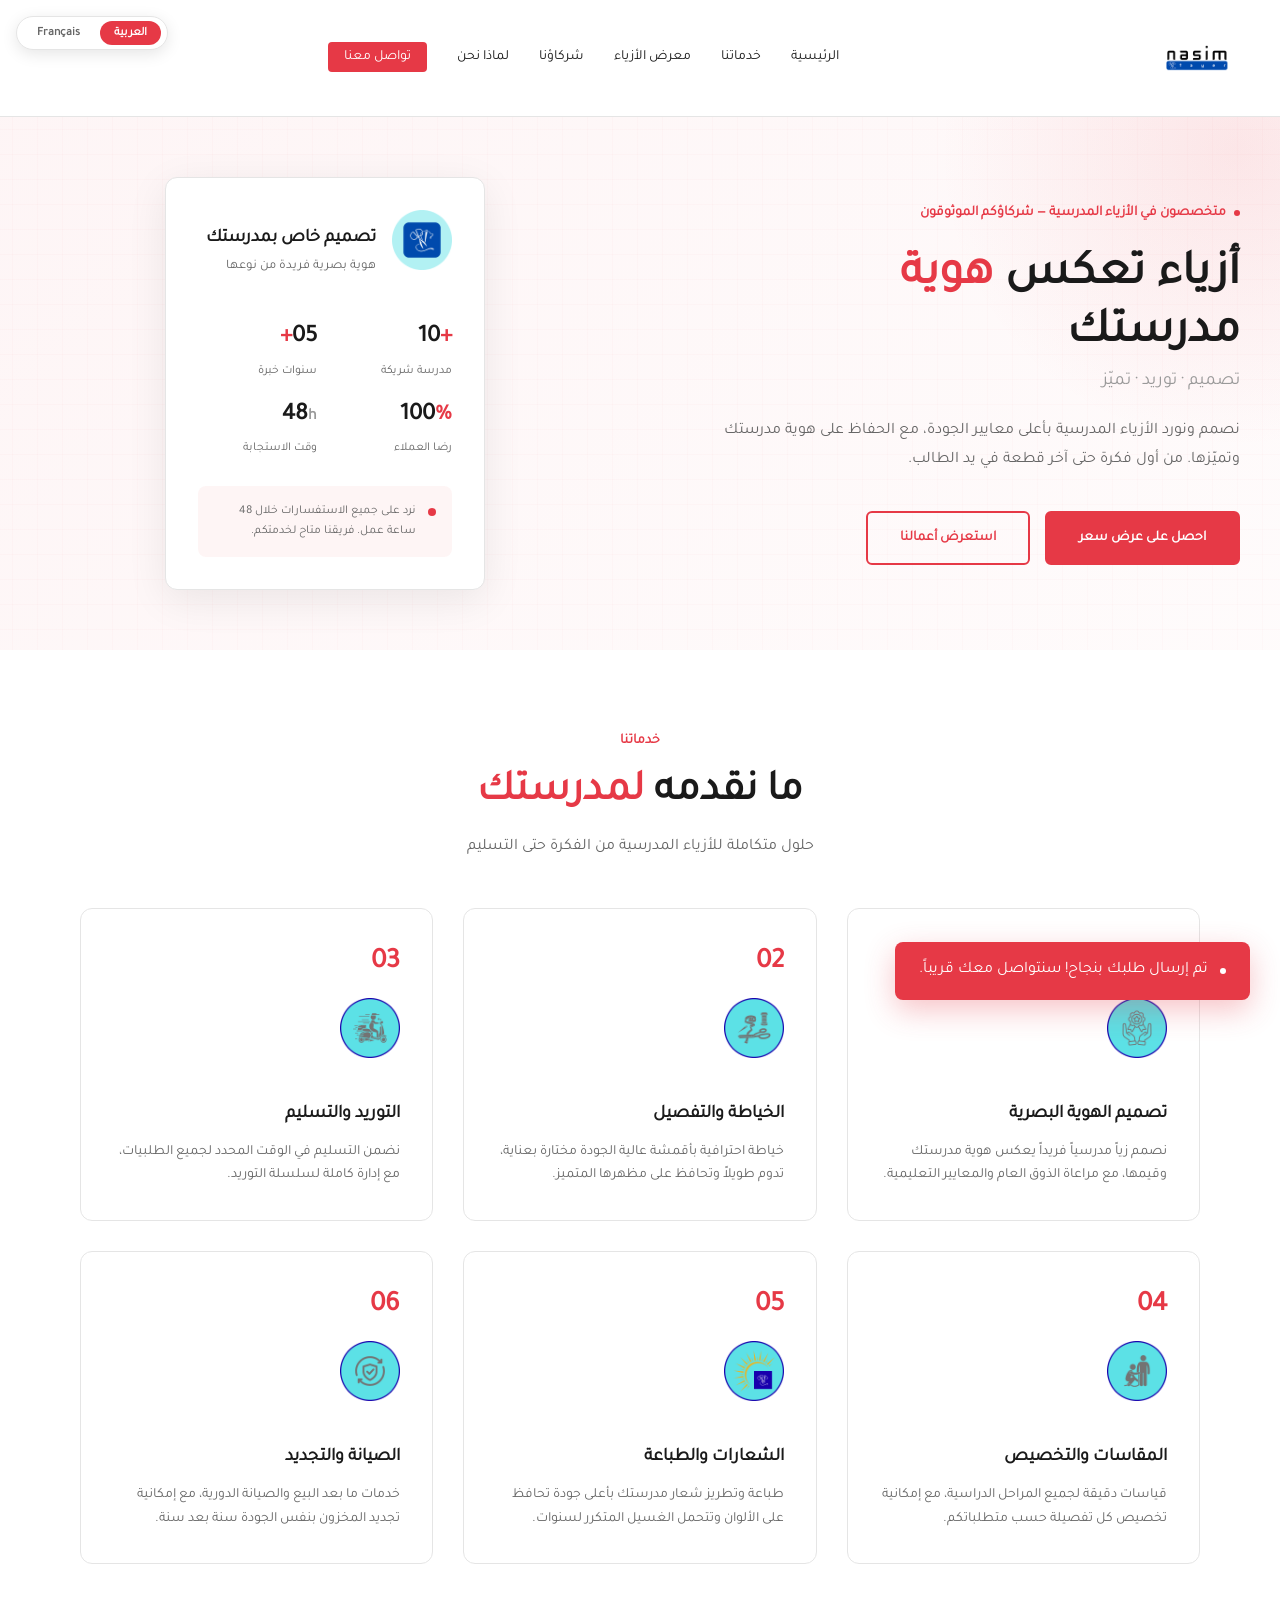
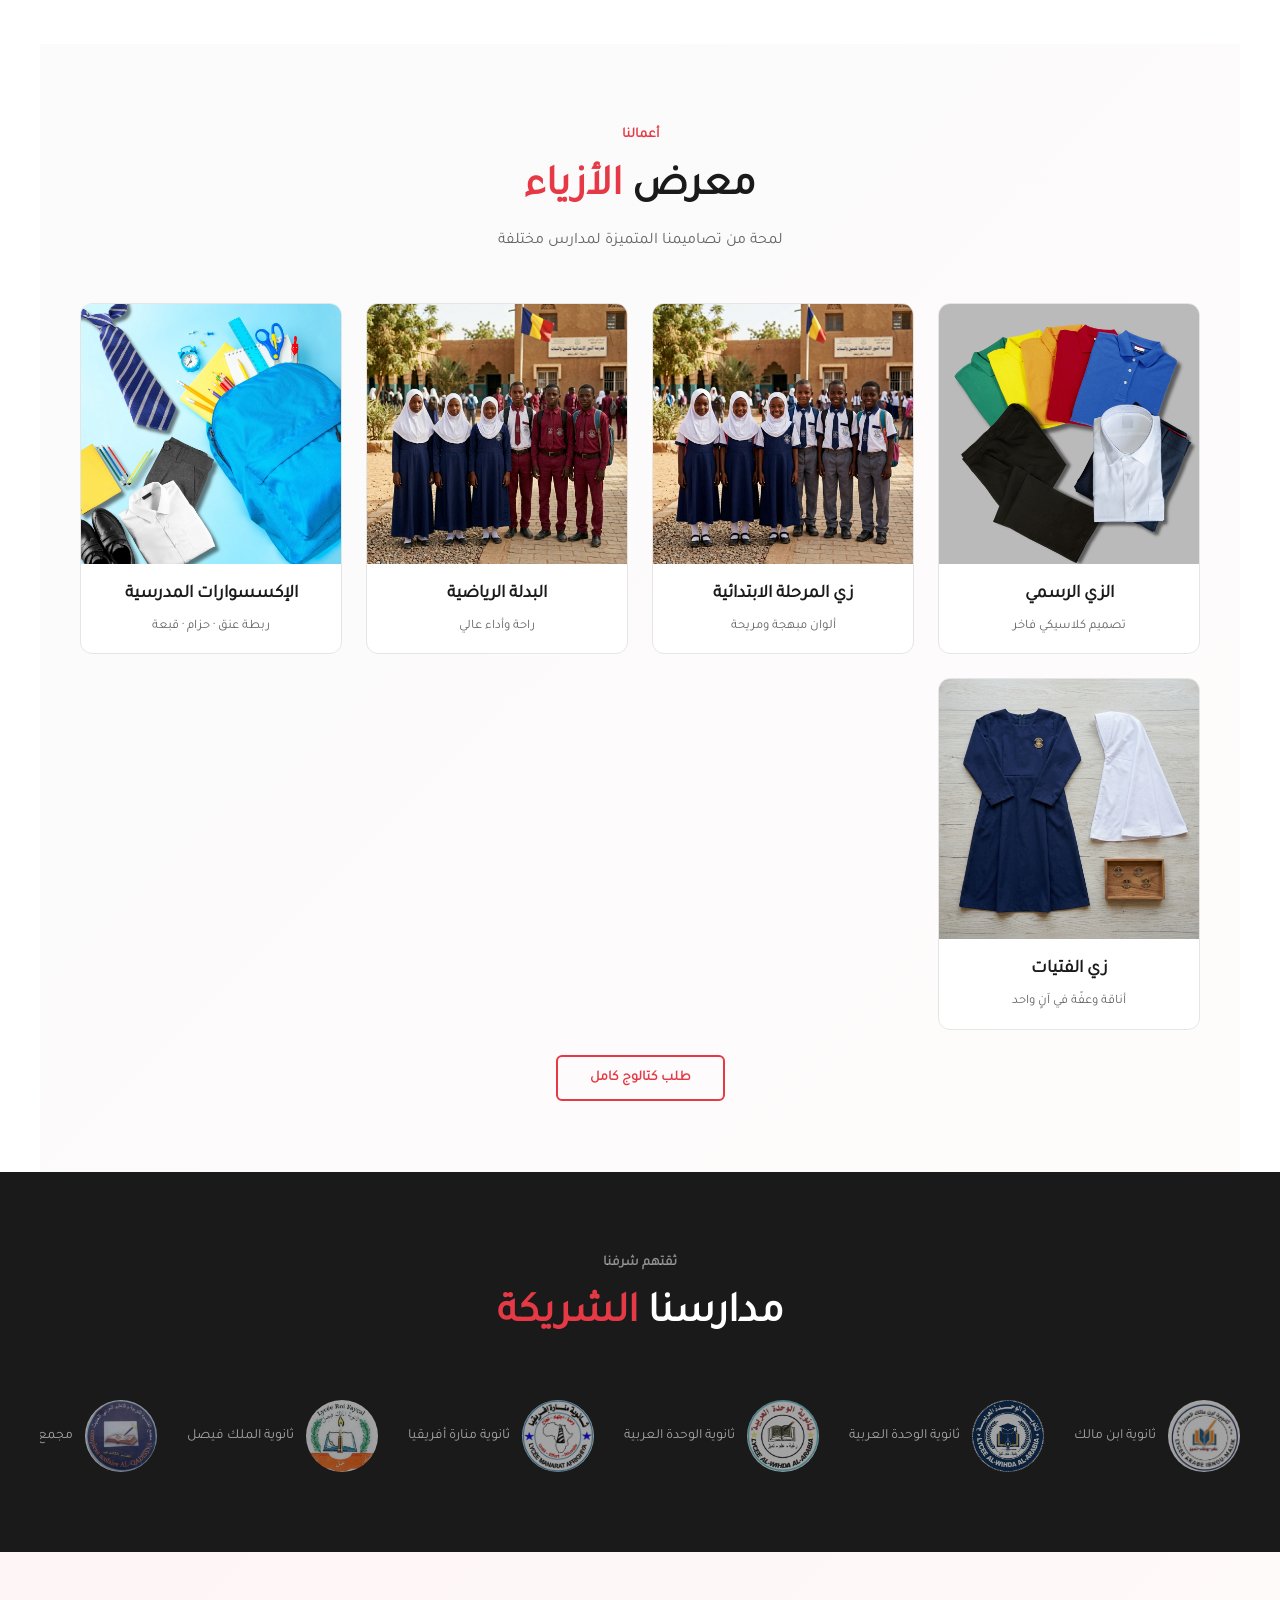
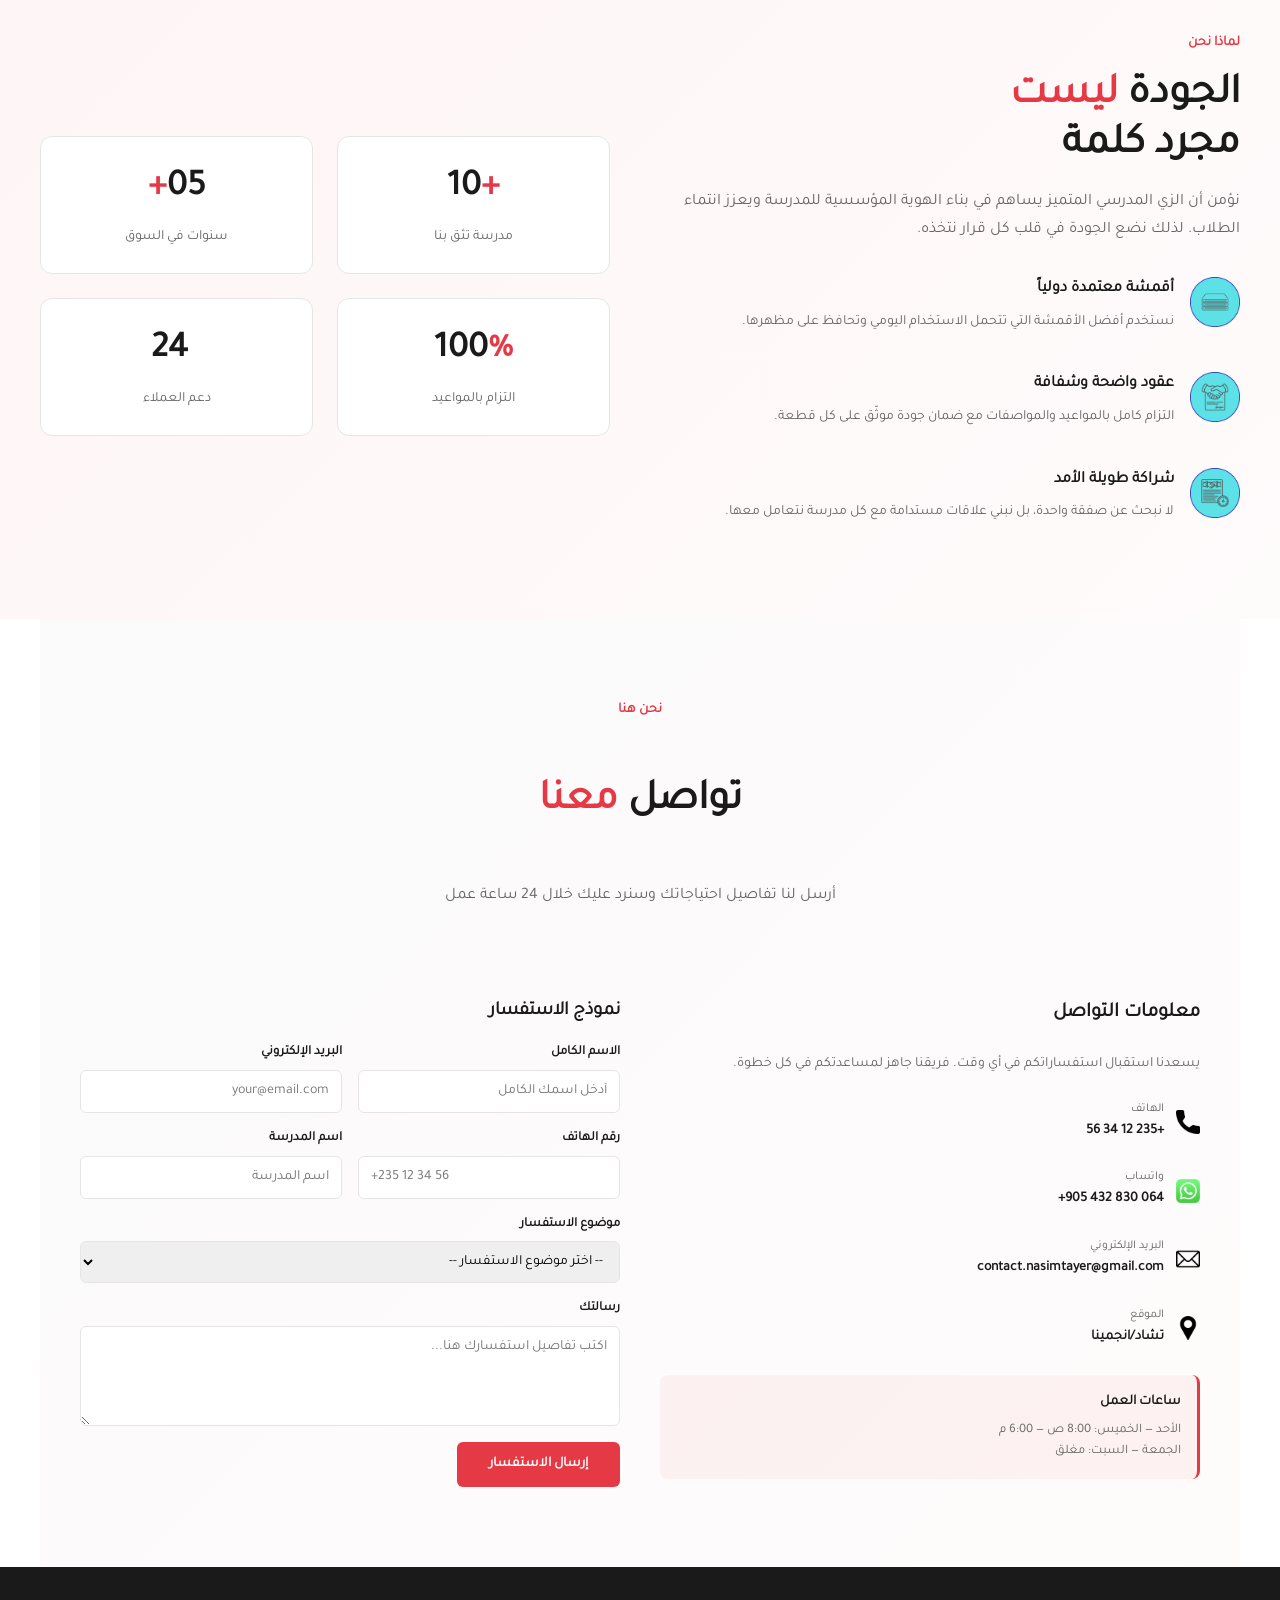
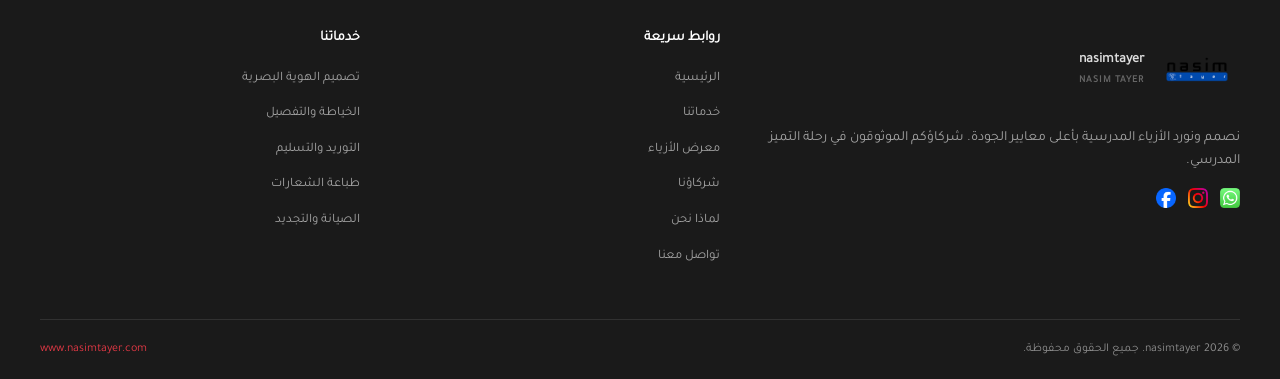
==== index.html @ b8539ec3 "Update formal uniforms, CSS aspect ratio, and Instagram link" ====
<!DOCTYPE html>
<html lang="ar" dir="rtl">

<head>
  <meta charset="UTF-8">
  <meta name="viewport" content="width=device-width, initial-scale=1.0">
  <meta http-equiv="Content-Security-Policy" content="upgrade-insecure-requests">
  <meta name="description" content="نسيم طير (Nasim Tayer) - خبراء تصميم وتوريد الأزياء المدرسية بجودة عالمية. نقدم خدمات الخياطة الاحترافية، تصميم الهوية البصرية للمدارس، وتجهيز الزي الرياضي والإكسسوارات في تشاد.">
  <meta name="keywords" content="أزياء مدرسية, زي مدرسي, تصميم ملابس مدرسية, خياطة وتفصيل, توريد أزياء, تشاد, انجمينا, هوية بصرية للمدارس, بدلة رياضية مدرسية, ملابس مدارس خاصة, نسيم طير, Nasim Tayer, تصنيع يونيفورم">
  <meta property="og:title" content="نسيم طير | Nasim Tayer | تصميم وتوريد الأزياء المدرسية">
  <meta property="og:description" content="شركاؤكم الموثوقون في رحلة التميز المدرسي. نصمم ونورد الأزياء المدرسية من الفكرة حتى التسليم بأعلى معايير الجودة.">
  <meta property="og:type" content="website">
  <meta property="og:url" content="https://www.nasimtayer.com/">
  <meta property="og:image" content="https://www.nasimtayer.com/assets/icos/logo_print.png">
  
  <meta name="twitter:card" content="summary_large_image">
  <link rel="canonical" href="https://www.nasimtayer.com/">
  <link rel="icon" type="image/png" href="assets/icos/nasimweb.png">
  
  <title>نسيم طير | تصميم وتوريد الأزياء المدرسية</title>
  
  <link rel="stylesheet" href="css/style.css">
</head>

<body>

  <!-- LANGUAGE SWITCHER (Desktop) -->
  <div class="lang-switcher">
    <button class="lang-btn active" data-lang="ar" onclick="setLang('ar')">العربية</button>
    <button class="lang-btn" data-lang="fr" onclick="setLang('fr')">Français</button>
  </div>

  <!-- NAV -->
  <nav>
    <a href="#" class="logo">
      <img src="assets/icos/logo.png" alt="نسيم طير" class="lmark">
    </a>
    <ul class="nav-links">
      <li><a href="#home" data-i18n="nav_home">الرئيسية</a></li>
      <li><a href="#services" data-i18n="nav_services">خدماتنا</a></li>
      <li><a href="#gallery" data-i18n="nav_gallery">معرض الأزياء</a></li>
      <li><a href="#partners" data-i18n="nav_partners">شركاؤنا</a></li>
      <li><a href="#why" data-i18n="nav_why">لماذا نحن</a></li>
      <li><a href="https://wa.me/905432830064" class="ncta" data-i18n="nav_contact" target="_blank"
          rel="noopener noreferrer">تواصل معنا</a></li>
    </ul>
    <div class="hburg" onclick="tog()"><span></span><span></span><span></span></div>
  </nav>

  <div class="mobmenu" id="mob">
    <button class="mobclose" onclick="tog()">✕</button>
    <div class="lang-switcher-mob">
      <button class="lang-btn active" data-lang="ar" onclick="setLang('ar')">العربية</button>
      <button class="lang-btn" data-lang="fr" onclick="setLang('fr')">Français</button>
    </div>
    <a href="#home" onclick="tog()" data-i18n="nav_home">الرئيسية</a>
    <a href="#services" onclick="tog()" data-i18n="nav_services">خدماتنا</a>
    <a href="#gallery" onclick="tog()" data-i18n="nav_gallery">معرض الأزياء</a>
    <a href="#partners" onclick="tog()" data-i18n="nav_partners">شركاؤنا</a>
    <a href="#why" onclick="tog()" data-i18n="nav_why">لماذا نحن</a>
    <a href="https://wa.me/905432830064" onclick="tog()" class="ncta" style="width:fit-content;margin-top:10px"
      data-i18n="nav_contact" target="_blank" rel="noopener noreferrer">تواصل معنا</a>
  </div>

  <!-- HERO -->
  <div id="home" class="hero">
    <div class="hdeco"></div>
    <div class="hgrid"></div>
    <div class="hinner">
      <div class="htext">
        <div class="htag"><span class="dot"></span><span data-i18n="hero_tag">متخصصون في الأزياء المدرسية — شركاؤكم
            الموثوقون</span></div>
        <h1>
          <span data-i18n="hero_h1_1">أزياء تعكس</span> <span class="acc" data-i18n="hero_h1_acc">هوية</span><br>
          <span data-i18n="hero_h1_2">مدرستك</span>
          <span class="ln2" data-i18n="hero_h1_sub">تصميم · توريد · تميّز</span>
        </h1>
        <p data-i18n="hero_p">نصمم ونورد الأزياء المدرسية بأعلى معايير الجودة، مع الحفاظ على هوية مدرستك وتميّزها. من
          أول فكرة حتى آخر قطعة في يد الطالب.</p>
        <div class="hbtns">
          <a href="https://wa.me/905432830064" class="btn-red" data-i18n="hero_btn1" target="_blank"
            rel="noopener noreferrer">احصل على عرض سعر</a>
          <a href="#gallery" class="btn-ghost" data-i18n="hero_btn2">استعرض أعمالنا</a>
        </div>
      </div>
      <div class="hvisual">
        <div class="hcard">
          <div class="chdr">
            <div class="cico"><img src="assets/icos/logoo.png" alt="تصميم خاص" style="width:60px;height:60px;"></div>
            <div>
              <h3 data-i18n="hero_card_title">تصميم خاص بمدرستك</h3>
              <p data-i18n="hero_card_sub">هوية بصرية فريدة من نوعها</p>
            </div>
          </div>
          <div class="sgrid">
            <div class="sitem"><span class="num"><span class="acc">+</span>10</span><span class="lbl"
                data-i18n="hero_stat1_lbl">مدرسة شريكة</span></div>
            <div class="sitem"><span class="num">05<span class="acc">+</span></span><span class="lbl"
                data-i18n="hero_stat2_lbl">سنوات خبرة</span></div>
            <div class="sitem"><span class="num">100<span class="acc">%</span></span><span class="lbl"
                data-i18n="hero_stat3_lbl">رضا العملاء</span></div>
            <div class="sitem"><span class="num">48<span style="font-size:16px;color:var(--mid)">h</span></span><span
                class="lbl" data-i18n="hero_stat4_lbl">وقت الاستجابة</span></div>
          </div>
          <div class="cft">
            <div class="cfdot"></div>
            <p class="cftxt" data-i18n="hero_footer_txt">نرد على جميع الاستفسارات خلال 24 ساعة عمل. فريقنا متاح لخدمتكم.
            </p>
          </div>
        </div>
      </div>
    </div>
  </div>

  <!-- SERVICES -->
  <section id="services">
    <div class="svc-inner">
      <div class="slbl reveal" data-i18n="svc_lbl">خدماتنا</div>
      <h2 class="stitle reveal"><span data-i18n="svc_title1">ما نقدمه</span> <span class="acc"
          data-i18n="svc_title_acc">لمدرستك</span></h2>
      <p class="ssub reveal" data-i18n="svc_sub">حلول متكاملة للأزياء المدرسية من الفكرة حتى التسليم</p>
      <div class="svcs-grid reveal">
        <div class="sc">
          <div class="scn">01</div>
          <div class="scico"><img src="assets/icos/design.png" alt="تصميم الهوية البصرية"
              style="width:60px;height:60px;" loading="lazy"></div>
          <h3 data-i18n="svc1_title">تصميم الهوية البصرية</h3>
          <p data-i18n="svc1_p">نصمم زياً مدرسياً فريداً يعكس هوية مدرستك وقيمها، مع مراعاة الذوق العام والمعايير
            التعليمية.</p>
        </div>
        <div class="sc">
          <div class="scn">02</div>
          <div class="scico"><img src="assets/icos/scissors.png" alt="الخياطة والتفصيل" style="width:60px;height:60px;"
              loading="lazy"></div>
          <h3 data-i18n="svc2_title">الخياطة والتفصيل</h3>
          <p data-i18n="svc2_p">خياطة احترافية بأقمشة عالية الجودة مختارة بعناية، تدوم طويلاً وتحافظ على مظهرها المتميز.
          </p>
        </div>
        <div class="sc">
          <div class="scn">03</div>
          <div class="scico"><img src="assets/icos/delivery.png" alt="التوريد والتسليم" style="width:60px;height:60px;"
              loading="lazy"></div>
          <h3 data-i18n="svc3_title">التوريد والتسليم</h3>
          <p data-i18n="svc3_p">نضمن التسليم في الوقت المحدد لجميع الطلبيات، مع إدارة كاملة لسلسلة التوريد.</p>
        </div>
        <div class="sc">
          <div class="scn">04</div>
          <div class="scico"><img src="assets/icos/measurements.png" alt="المقاسات والتخصيص"
              style="width:60px;height:60px;" loading="lazy"></div>
          <h3 data-i18n="svc4_title">المقاسات والتخصيص</h3>
          <p data-i18n="svc4_p">قياسات دقيقة لجميع المراحل الدراسية، مع إمكانية تخصيص كل تفصيلة حسب متطلباتكم.</p>
        </div>
        <div class="sc">
          <div class="scn">05</div>
          <div class="scico"><img src="assets/icos/logo_print.png" alt="الشعارات والطباعة"
              style="width:60px;height:60px;" loading="lazy"></div>
          <h3 data-i18n="svc5_title">الشعارات والطباعة</h3>
          <p data-i18n="svc5_p">طباعة وتطريز شعار مدرستك بأعلى جودة تحافظ على الألوان وتتحمل الغسيل المتكرر لسنوات.</p>
        </div>
        <div class="sc">
          <div class="scn">06</div>
          <div class="scico"><img src="assets/icos/maintenance.png" alt="الصيانة والتجديد"
              style="width:60px;height:60px;" loading="lazy"></div>
          <h3 data-i18n="svc6_title">الصيانة والتجديد</h3>
          <p data-i18n="svc6_p">خدمات ما بعد البيع والصيانة الدورية، مع إمكانية تجديد المخزون بنفس الجودة سنة بعد سنة.
          </p>
        </div>
      </div>
    </div>
  </section>

  <!-- GALLERY -->
  <section id="gallery">
    <div class="gal-inner">
      <div class="slbl reveal" data-i18n="gal_lbl">أعمالنا</div>
      <h2 class="stitle reveal"><span data-i18n="gal_title1">معرض</span> <span class="acc"
          data-i18n="gal_title_acc">الأزياء</span></h2>
      <p class="ssub reveal" data-i18n="gal_sub">لمحة من تصاميمنا المتميزة لمدارس مختلفة</p>
      <div class="ggrid reveal">
        <a href="catalog-formal.html" class="gi" style="text-decoration:none;color:inherit;">
          <div class="gpad">
            <div class="ginn">
              <div class="gemo"><img src="assets/images/spa.png" alt="الزي الرسمي" loading="lazy"></div>
              <h4 data-i18n="gal1_title">الزي الرسمي</h4>
              <p data-i18n="gal1_sub">تصميم كلاسيكي فاخر</p>
            </div>
            <div class="gov"><span data-i18n="gal_overlay">عرض التفاصيل</span></div>
          </div>
        </a>
        <a href="catalog-primary.html" class="gi" style="text-decoration:none;color:inherit;">
          <div class="gpad">
            <div class="ginn">
              <div class="gemo"><img src="assets/images/ibtidai.png" alt="زي المرحلة الابتدائية" loading="lazy"></div>
              <h4 data-i18n="gal2_title">زي المرحلة الابتدائية</h4>
              <p data-i18n="gal2_sub">ألوان مبهجة ومريحة</p>
            </div>
            <div class="gov"><span data-i18n="gal_overlay">عرض التفاصيل</span></div>
          </div>
        </a>
        <a href="catalog-sports.html" class="gi" style="text-decoration:none;color:inherit;">
          <div class="gpad">
            <div class="ginn">
              <div class="gemo"><img src="assets/images/idadi.jpeg" alt="البدلة الرياضية" loading="lazy"></div>
              <h4 data-i18n="gal3_title">البدلة الرياضية</h4>
              <p data-i18n="gal3_sub">راحة وأداء عالي</p>
            </div>
            <div class="gov"><span data-i18n="gal_overlay">عرض التفاصيل</span></div>
          </div>
        </a>
        <a href="catalog-accessories.html" class="gi" style="text-decoration:none;color:inherit;">
          <div class="gpad">
            <div class="ginn">
              <div class="gemo"><img src="assets/images/ekse.png" alt="الإكسسوارات المدرسية" loading="lazy"></div>
              <h4 data-i18n="gal4_title">الإكسسوارات المدرسية</h4>
              <p data-i18n="gal4_sub">ربطة عنق · حزام · قبعة</p>
            </div>
            <div class="gov"><span data-i18n="gal_overlay">عرض التفاصيل</span></div>
          </div>
        </a>
        <a href="catalog-girls.html" class="gi" style="text-decoration:none;color:inherit;">
          <div class="gpad">
            <div class="ginn">
              <div class="gemo"><img src="assets/images/banat.png" alt="زي الفتيات" loading="lazy"></div>
              <h4 data-i18n="gal5_title">زي الفتيات</h4>
              <p data-i18n="gal5_sub">أناقة وعفّة في آنٍ واحد</p>
            </div>
            <div class="gov"><span data-i18n="gal_overlay">عرض التفاصيل</span></div>
          </div>
        </a>
      </div>
      <div style="text-align:center;margin-top:36px;" class="reveal">
        <a href="#contact" class="btn-ghost" data-i18n="gal_catalog_btn">طلب كتالوج كامل</a>
      </div>
    </div>
  </section>

  <!-- PARTNERS -->
  <section id="partners" style="max-width:none;">
    <div class="ph reveal">
      <div class="slbl" data-i18n="partners_lbl">ثقتهم شرفنا</div>
      <h2 class="stitle"><span data-i18n="partners_title1">مدارسنا</span> <span class="acc"
          data-i18n="partners_title_acc">الشريكة</span></h2>
    </div>
    <div class="twrap">
      <div class="ptrack">
        <a href="partner-ibn-malik.html" class="plogo"><img src="assets/images/ibn_m.jpg" alt="ثانوية ابن مالك"
            class="pic"><span class="pnm">ثانوية ابن مالك</span></a>
        <a href="partner-al-wehda.html" class="plogo"><img src="assets/images/al_w.jpg" alt="ثانوية الوحدة العربية"
            class="pic"><span class="pnm">ثانوية الوحدة العربية</span></a>
        <a href="partner-al-wehda.html" class="plogo"><img src="assets/images/al_wih.jpg" alt="ثانوية الوحدة العربية"
            class="pic"><span class="pnm">ثانوية الوحدة العربية</span></a>
        <a href="partner-manarat-afriquia.html" class="plogo"><img src="assets/images/manar.jpg"
            alt="ثانوية منارة أفريقيا" class="pic"><span class="pnm">ثانوية منارة أفريقيا</span></a>
        <a href="partner-roi-fayal.html" class="plogo"><img src="assets/images/roi_fay.jpg" alt="ثانوية الملك فيصل"
            class="pic"><span class="pnm">ثانوية الملك فيصل</span></a>
        <a href="partner-kadi.html" class="plogo"><img src="assets/images/kadi.jpg" alt="مجمع القادسية العربية"
            class="pic"><span class="pnm">مجمع القادسية العربية</span></a>
        <a href="partner-ibn-malik.html" class="plogo"><img src="assets/images/ibn_m.jpg" alt="ثانوية ابن مالك"
            class="pic"><span class="pnm">ثانوية ابن مالك</span></a>
        <a href="partner-al-wehda.html" class="plogo"><img src="assets/images/al_w.jpg" alt="ثانوية الوحدة العربية"
            class="pic"><span class="pnm">ثانوية الوحدة العربية</span></a>
        <a href="partner-al-wehda.html" class="plogo"><img src="assets/images/al_wih.jpg" alt="ثانوية الوحدة العربية"
            class="pic"><span class="pnm">ثانوية الوحدة العربية</span></a>
        <a href="partner-manarat-afriquia.html" class="plogo"><img src="assets/images/manar.jpg"
            alt="ثانوية منارة أفريقيا" class="pic"><span class="pnm">ثانوية منارة أفريقيا</span></a>
        <a href="partner-roi-fayal.html" class="plogo"><img src="assets/images/roi_fay.jpg" alt="ثانوية الملك فيصل"
            class="pic"><span class="pnm">ثانوية الملك فيصل</span></a>
        <a href="partner-kadi.html" class="plogo"><img src="assets/images/kadi.jpg" alt="مجمع القادسية العربية"
            class="pic"><span class="pnm">مجمع القادسية العربية</span></a>
        <a href="partner-majd.html" class="plogo"><img src="assets/images/majd.jpeg" alt="مجتمع المجد" class="pic"><span
            class="pnm">مجتمع المجد</span></a>
      </div>
    </div>
  </section>

  <!-- WHY -->
  <section id="why" style="max-width:none;">
    <div class="why-inner">
      <div class="reveal">
        <div class="wlbl" data-i18n="why_lbl">لماذا نحن</div>
        <h2 class="wtitle">
          <span data-i18n="why_title1">الجودة</span> <span class="acc" data-i18n="why_title_acc">ليست</span><br>
          <span data-i18n="why_title2">مجرد كلمة</span>
        </h2>
        <p class="wdesc" data-i18n="why_desc">نؤمن أن الزي المدرسي المتميز يساهم في بناء الهوية المؤسسية للمدرسة ويعزز
          انتماء الطلاب. لذلك نضع الجودة في قلب كل قرار نتخذه.</p>
        <div class="wlist">
          <div class="witem">
            <div class="wico"><img src="assets/icos/kuma.png" alt="أقمشة معتمدة دولياً" style="width:50px;height:50px;">
            </div>
            <div class="wtxt">
              <h4 data-i18n="why1_title">أقمشة معتمدة دولياً</h4>
              <p data-i18n="why1_p">نستخدم أفضل الأقمشة التي تتحمل الاستخدام اليومي وتحافظ على مظهرها.</p>
            </div>
          </div>
          <div class="witem">
            <div class="wico"><img src="assets/icos/deal.png" alt="عقود واضحة وشفافة" style="width:50px;height:50px;">
            </div>
            <div class="wtxt">
              <h4 data-i18n="why2_title">عقود واضحة وشفافة</h4>
              <p data-i18n="why2_p">التزام كامل بالمواعيد والمواصفات مع ضمان جودة موثّق على كل قطعة.</p>
            </div>
          </div>
          <div class="witem">
            <div class="wico"><img src="assets/icos/long_deal.png" alt="شراكة طويلة الأمد"
                style="width:50px;height:50px;"></div>
            <div class="wtxt">
              <h4 data-i18n="why3_title">شراكة طويلة الأمد</h4>
              <p data-i18n="why3_p">لا نبحث عن صفقة واحدة، بل نبني علاقات مستدامة مع كل مدرسة نتعامل معها.</p>
            </div>
          </div>
        </div>
      </div>
      <div class="wnums reveal">
        <div class="wnb"><span class="big"><span class="rr">+</span>10</span><span class="lbl"
            data-i18n="why_stat1_lbl">مدرسة تثق بنا</span></div>
        <div class="wnb"><span class="big">05<span class="rr">+</span></span><span class="lbl"
            data-i18n="why_stat2_lbl">سنوات في السوق</span></div>
        <div class="wnb"><span class="big">100<span class="rr">%</span></span><span class="lbl"
            data-i18n="why_stat3_lbl">التزام بالمواعيد</span></div>
        <div class="wnb"><span class="big">24<span
              style="font-size:20px;color:rgba(255,255,255,0.3)">/7</span></span><span class="lbl"
            data-i18n="why_stat4_lbl">دعم العملاء</span></div>
      </div>
    </div>
  </section>

  <!-- CONTACT -->
  <section id="contact">
    <div class="con-inner">
      <div class="slbl reveal" data-i18n="con_lbl">نحن هنا</div>
      <h2 class="stitle reveal"><span data-i18n="con_title1">تواصل</span> <span class="acc"
          data-i18n="con_title_acc">معنا</span></h2>
      <p class="ssub reveal" data-i18n="con_sub">أرسل لنا تفاصيل احتياجاتك وسنرد عليك خلال 24 ساعة عمل</p>
      <div class="cwrap reveal">
        <div class="cinfo">
          <h3 data-i18n="con_info_title">معلومات التواصل</h3>
          <p class="csub" data-i18n="con_info_sub">يسعدنا استقبال استفساراتكم في أي وقت. فريقنا جاهز لمساعدتكم في كل
            خطوة.</p>
          <div class="cit">
            <div class="citco"><img src="assets/icos/call.png" alt="" class="ico"></div>
            <div><span class="citlbl" data-i18n="con_phone_lbl">الهاتف</span><a href="tel:+23512345678"
                class="citval">+235 12 34 56</a></div>
          </div>
          <div class="cit">
            <div class="citco"><img src="assets/icos/wats.png" alt="" class="ico"></div>
            <div><span class="citlbl" data-i18n="con_wa_lbl">واتساب</span><a href="https://wa.me/905432830064"
                target="_blank" class="citval" dir="ltr">+905 432 830 064</a></div>
          </div>
          <div class="cit">
            <div class="citco"><img src="assets/icos/mail.png" alt="" class="ico"></div>
            <div><span class="citlbl" data-i18n="con_email_lbl">البريد الإلكتروني</span><a
                href="mailto:contact.nasimtayer@gmail.com" class="citval">contact.nasimtayer@gmail.com</a></div>
          </div>
          <div class="cit">
            <div class="citco"><img src="assets/icos/pin.png" alt="" class="ico"></div>
            <div><span class="citlbl" data-i18n="con_location_lbl">الموقع</span><span class="citval"
                data-i18n="con_location_val">تشاد/انجمينا</span></div>
          </div>
          <div class="chours">
            <h5 data-i18n="con_hours_title">ساعات العمل</h5>
            <p data-i18n="con_hours_p" data-i18n-html>الأحد — الخميس: 8:00 ص — 6:00 م<br>الجمعة — السبت: مغلق</p>
          </div>
        </div>
        <form class="cform" id="contactForm">
          <h3 data-i18n="con_form_title">نموذج الاستفسار</h3>
          <div class="frow">
            <div class="fg">
              <label for="name" data-i18n="con_form_name">الاسم الكامل</label>
              <input type="text" id="name" name="name" required data-i18n="con_form_name_placeholder"
                placeholder="أدخل اسمك الكامل">
            </div>
            <div class="fg">
              <label for="email" data-i18n="con_form_email">البريد الإلكتروني</label>
              <input type="email" id="email" name="email" required data-i18n="con_form_email_placeholder"
                placeholder="your@email.com">
            </div>
          </div>
          <div class="frow">
            <div class="fg">
              <label for="phone" data-i18n="con_form_phone">رقم الهاتف</label>
              <input type="tel" id="phone" name="phone" data-i18n="con_form_phone_placeholder"
                placeholder="+235 12 34 56">
            </div>
            <div class="fg">
              <label for="schoolName" data-i18n="con_form_school">اسم المدرسة</label>
              <input type="text" id="schoolName" name="schoolName" data-i18n="con_form_school_placeholder"
                placeholder="اسم المدرسة">
            </div>
          </div>
          <div class="fg">
            <label for="subject" data-i18n="con_form_subject">موضوع الاستفسار</label>
            <select id="subject" name="subject" required>
              <option value="" disabled selected data-i18n="con_form_subject_select">-- اختر موضوع الاستفسار --</option>
              <option value="design" data-i18n="con_form_subject_design">تصميم جديد</option>
              <option value="tailoring" data-i18n="con_form_subject_tailoring">خياطة وتفصيل</option>
              <option value="supply" data-i18n="con_form_subject_supply">توريد وتسليم</option>
              <option value="price" data-i18n="con_form_subject_price">عرض سعري</option>
              <option value="maintenance" data-i18n="con_form_subject_maintenance">صيانة وتجديد</option>
              <option value="other" data-i18n="con_form_subject_other">أخرى</option>
            </select>
          </div>
          <div class="fg">
            <label for="message" data-i18n="con_form_message">رسالتك</label>
            <textarea id="message" name="message" required data-i18n="con_form_message_placeholder"
              placeholder="اكتب تفاصيل استفسارك هنا..."></textarea>
          </div>
          <button type="submit" class="fbtn" data-i18n="con_form_submit">إرسال الاستفسار</button>
        </form>
      </div>
    </div>
  </section>

  <!-- FOOTER -->
  <footer>
    <div class="fmain">
      <div class="fbrand">
        <a href="#" class="logo">
          <img src="assets/icos/logo.png" alt="nasimtayer" class="lmark">
          <div class="ltxt"><span class="ar" style="color:rgba(255,255,255,0.85)">nasimtayer</span><span
              class="en">NASIM TAYER</span></div>
        </a>
        <p data-i18n="footer_desc">نصمم ونورد الأزياء المدرسية بأعلى معايير الجودة. شركاؤكم الموثوقون في رحلة التميز
          المدرسي.</p>
        <div class="fsoc">
          <a href="https://wa.me/905432830064" target="_blank" rel="noopener noreferrer"><img src="assets/icos/wats.png"
              alt="واتساب" class="ico" loading="lazy"></a>
          <a href="https://www.instagram.com/nasim_tayer" target="_blank" rel="noopener noreferrer"><img src="assets/icos/inist.png" alt="انستغرام" class="ico" loading="lazy"></a>
          <a href="#"><img src="assets/icos/face.png" alt="فيسبوك" class="ico" loading="lazy"></a>
        </div>
      </div>
      <div class="fcol">
        <h4 data-i18n="footer_links">روابط سريعة</h4>
        <ul>
          <li><a href="#home" data-i18n="nav_home">الرئيسية</a></li>
          <li><a href="#services" data-i18n="nav_services">خدماتنا</a></li>
          <li><a href="#gallery" data-i18n="nav_gallery">معرض الأزياء</a></li>
          <li><a href="#partners" data-i18n="nav_partners">شركاؤنا</a></li>
          <li><a href="#why" data-i18n="nav_why">لماذا نحن</a></li>
          <li><a href="https://wa.me/905432830064" data-i18n="nav_contact" target="_blank"
              rel="noopener noreferrer">تواصل معنا</a></li>
        </ul>
      </div>
      <div class="fcol">
        <h4 data-i18n="footer_services_col">خدماتنا</h4>
        <ul>
          <li><a href="#services" data-i18n="footer_svc1">تصميم الهوية البصرية</a></li>
          <li><a href="#services" data-i18n="footer_svc2">الخياطة والتفصيل</a></li>
          <li><a href="#services" data-i18n="footer_svc3">التوريد والتسليم</a></li>
          <li><a href="#services" data-i18n="footer_svc4">طباعة الشعارات</a></li>
          <li><a href="#services" data-i18n="footer_svc5">الصيانة والتجديد</a></li>
        </ul>
      </div>
    </div>
    <div class="fbot">
      <span data-i18n="footer_copy" id="footer-copy">© 2026 nasimtayer. جميع الحقوق محفوظة.</span>
      <span class="dom">www.nasimtayer.com</span>
    </div>
  </footer>

  <!-- TOAST -->
  <div class="toast" id="toast">
    <span class="tdot"></span>
    <span id="toastMsg">تم إرسال طلبك بنجاح! سنتواصل معك قريباً.</span>
  </div>

  <!-- WHATSAPP FAB -->
  <a href="https://wa.me/905432830064" class="wa-fab" target="_blank" id="waFab" rel="noopener noreferrer"
    aria-label="WhatsApp">
    <svg xmlns="http://www.w3.org/2000/svg" viewBox="0 0 24 24" fill="white">
      <path
        d="M17.472 14.382c-.297-.149-1.758-.867-2.03-.967-.273-.099-.471-.148-.67.15-.197.297-.767.966-.94 1.164-.173.199-.347.223-.644.075-.297-.15-1.255-.463-2.39-1.475-.883-.788-1.48-1.761-1.653-2.059-.173-.297-.018-.458.13-.606.134-.133.298-.347.446-.52.149-.174.198-.298.298-.497.099-.198.05-.371-.025-.52-.075-.149-.669-1.612-.916-2.207-.242-.579-.487-.5-.669-.51-.173-.008-.371-.01-.57-.01-.198 0-.52.074-.792.372-.272.297-1.04 1.016-1.04 2.479 0 1.462 1.065 2.875 1.213 3.074.149.198 2.096 3.2 5.077 4.487.709.306 1.262.489 1.694.625.712.227 1.36.195 1.871.118.571-.085 1.758-.719 2.006-1.413.248-.694.248-1.289.173-1.413-.074-.124-.272-.198-.57-.347m-5.421 7.403h-.004a9.87 9.87 0 01-5.031-1.378l-.361-.214-3.741.982.998-3.648-.235-.374a9.86 9.86 0 01-1.51-5.26c.001-5.45 4.436-9.884 9.888-9.884 2.64 0 5.122 1.03 6.988 2.898a9.825 9.825 0 012.893 6.994c-.003 5.45-4.437 9.884-9.885 9.884m8.413-18.297A11.815 11.815 0 0012.05 0C5.495 0 .16 5.335.157 11.892c0 2.096.547 4.142 1.588 5.945L.057 24l6.305-1.654a11.882 11.882 0 005.683 1.448h.005c6.554 0 11.89-5.335 11.893-11.893a11.821 11.821 0 00-3.48-8.413z" />
    </svg>
  </a>

  <script src="js/script.js"></script>
</body>

</html>
---- css/style.css ----
/* ===== FONTS ===== */
@font-face {
  font-family: 'Tajawal';
  src: url('../assets/fonts/Tajawal-Regular.ttf') format('truetype');
  font-weight: normal; font-style: normal;
}
@font-face {
  font-family: 'Poppins';
  src: url('../assets/fonts/Poppins-Regular.ttf') format('truetype');
  font-weight: normal; font-style: normal;
}

/* ===== ROOT VARIABLES ===== */
:root {
  --red: #e63946; --dark: #1a1a1a; --light: #f1f1f1;
  --gray: #666; --acc: #e63946; --mid: #999; --border: #e5e5e5;
}
* { margin: 0; padding: 0; box-sizing: border-box; }
.ico { width: 20px; height: 20px; display: inline-block; vertical-align: middle; }
.ico-sm { width: 16px; height: 16px; }
.ico-lg { width: 24px; height: 24px; }
body { font-family: 'Tajawal', 'Poppins', sans-serif; background: #fff; color: var(--dark); line-height: 1.6; }

/* ===== LANGUAGE SWITCHER ===== */
.lang-switcher {
  position: fixed; top: 16px; left: 16px; z-index: 9999;
  display: flex; gap: 6px; background: white; border: 1px solid var(--border);
  border-radius: 30px; padding: 4px 6px; box-shadow: 0 4px 16px rgba(0,0,0,0.1);
}
[dir="ltr"] .lang-switcher { left: auto; right: 16px; }
.lang-btn {
  background: transparent; border: none; padding: 5px 14px; border-radius: 20px;
  font-size: 12px; font-weight: 600; cursor: pointer; color: var(--gray);
  transition: all 0.25s; font-family: 'Tajawal', 'Poppins', sans-serif;
}
.lang-btn:hover { color: var(--acc); }
.lang-btn.active { background: var(--acc); color: white; }

/* Dead CSS removed: .browser-bar and .top-bar blocks were unused */

/* ===== NAVIGATION ===== */
nav { background: white; border-bottom: 1px solid var(--border); padding: 16px 40px; display: flex; align-items: center; justify-content: space-between; gap: 30px; position: sticky; top: 0; z-index: 100; }
.logo { display: flex; align-items: center; gap: 12px; text-decoration: none; color: var(--dark); font-weight: 700; flex-shrink: 0; }
.lmark { width: 84px; height: 84px; object-fit: contain; }
.ltxt { display: flex; flex-direction: column; gap: 2px; }
.ltxt .ar { font-size: 14px; color: var(--red); }
.ltxt .en { font-size: 10px; color: var(--gray); letter-spacing: 1px; }
.nav-links { list-style: none; display: flex; gap: 30px; flex: 1; justify-content: center; }
.nav-links a { color: var(--dark); text-decoration: none; font-size: 14px; font-weight: 500; transition: color 0.3s; }
.nav-links a:hover { color: var(--red); }
.ncta { background: var(--acc); color: white !important; padding: 8px 16px; border-radius: 4px; }
.ncta:hover { opacity: 0.9; }
.hburg { display: none; cursor: pointer; width: 24px; height: 24px; flex-direction: column; justify-content: space-between; }
.hburg span { width: 100%; height: 2px; background: var(--dark); border-radius: 1px; transition: all 0.3s; }
.hburg.active span:nth-child(1) { transform: rotate(45deg) translate(8px, 8px); }
.hburg.active span:nth-child(2) { opacity: 0; }
.hburg.active span:nth-child(3) { transform: rotate(-45deg) translate(7px, -7px); }

/* ===== MOBILE MENU ===== */
.mobmenu { display: none; position: fixed; top: 0; right: 0; width: 100%; height: 100vh; max-width: 300px; background: white; flex-direction: column; gap: 15px; padding: 60px 20px 20px; border-left: 1px solid var(--border); overflow-y: auto; z-index: 1005; }
[dir="ltr"] .mobmenu { right: auto; left: 0; border-left: none; border-right: 1px solid var(--border); }
.mobmenu.show { display: flex; }
.mobclose { position: absolute; top: 20px; background: none; border: none; font-size: 24px; cursor: pointer; color: var(--dark); z-index: 10; }
[dir="rtl"] .mobclose { left: 20px; }
[dir="ltr"] .mobclose { right: 20px; left: auto; }
.mobmenu a { color: var(--dark); text-decoration: none; font-size: 14px; padding: 8px 0; border-bottom: 1px solid var(--border); }

/* ===== LANG SWITCHER MOB ===== */
.lang-switcher-mob { display: flex; gap: 10px; margin-bottom: 20px; border-bottom: 1px solid var(--border); padding-bottom: 20px; }
.lang-switcher-mob .lang-btn { flex: 1; background: #f5f5f5; border: none; padding: 10px; border-radius: 8px; font-size: 14px; font-weight: 600; cursor: pointer; color: var(--gray); transition: all 0.25s; font-family: 'Tajawal', 'Poppins', sans-serif; text-align: center; }
.lang-switcher-mob .lang-btn.active { background: var(--acc); color: white; }

/* ===== HERO ===== */
.hero { position: relative; overflow: hidden; padding: 60px 40px; background: linear-gradient(135deg, rgba(230,57,70,0.05) 0%, rgba(230,57,70,0.02) 100%); }
.hdeco { position: absolute; top: -50%; right: -20%; width: 600px; height: 600px; background: radial-gradient(circle, rgba(230,57,70,0.1) 0%, transparent 70%); border-radius: 50%; }
[dir="ltr"] .hdeco { right: auto; left: -20%; }
.hgrid { position: absolute; width: 100%; height: 100%; top: 0; left: 0; background-image: linear-gradient(0deg, transparent 24%, rgba(230,57,70,0.02) 25%, rgba(230,57,70,0.02) 26%, transparent 27%, transparent 74%, rgba(230,57,70,0.02) 75%, rgba(230,57,70,0.02) 76%, transparent 77%, transparent), linear-gradient(90deg, transparent 24%, rgba(230,57,70,0.02) 25%, rgba(230,57,70,0.02) 26%, transparent 27%, transparent 74%, rgba(230,57,70,0.02) 75%, rgba(230,57,70,0.02) 76%, transparent 77%, transparent); background-size: 50px 50px; }
.hinner { position: relative; max-width: 1200px; margin: 0 auto; display: grid; grid-template-columns: 1fr 1fr; gap: 60px; align-items: center; }
.htext { display: flex; flex-direction: column; gap: 24px; }
.htag { color: var(--acc); font-size: 14px; font-weight: 600; display: flex; align-items: center; gap: 8px; }
.dot { width: 6px; height: 6px; background: var(--acc); border-radius: 50%; }
.htext h1 { font-size: 48px; line-height: 1.2; font-weight: 700; }
.ln2 { display: block; font-size: 18px; color: var(--mid); font-weight: 500; margin-top: 8px; }
.acc { color: var(--acc); }
.htext > p { color: var(--gray); font-size: 16px; line-height: 1.8; }
.hbtns { display: flex; gap: 15px; margin-top: 12px; }
.btn-red { background: var(--acc); color: white; padding: 14px 32px; border-radius: 6px; text-decoration: none; font-weight: 600; font-size: 14px; transition: all 0.3s; border: 2px solid var(--acc); cursor: pointer; }
.btn-red:hover { opacity: 0.9; transform: translateY(-2px); }
.btn-ghost { background: transparent; color: var(--acc); padding: 14px 32px; border-radius: 6px; text-decoration: none; font-weight: 600; font-size: 14px; border: 2px solid var(--acc); transition: all 0.3s; cursor: pointer; }
.btn-ghost:hover { background: var(--acc); color: white; }
.hvisual { display: flex; justify-content: center; }
.hcard { background: white; border-radius: 12px; padding: 32px; box-shadow: 0 10px 40px rgba(0,0,0,0.08); border: 1px solid var(--border); max-width: 320px; }
.chdr { display: flex; align-items: center; gap: 16px; margin-bottom: 28px; }
.cico { font-size: 32px; }
.chdr h3 { font-size: 18px; font-weight: 600; }
.chdr p { color: var(--gray); font-size: 13px; margin-top: 4px; }
.sgrid { display: grid; grid-template-columns: 1fr 1fr; gap: 16px; margin-bottom: 28px; }
.sitem { display: flex; flex-direction: column; gap: 4px; }
.num { font-size: 24px; font-weight: 700; color: var(--dark); }
.lbl { font-size: 12px; color: var(--gray); }
.cft { background: rgba(230,57,70,0.05); border-radius: 8px; padding: 16px; display: flex; gap: 12px; align-items: flex-start; }
.cfdot { width: 8px; height: 8px; background: var(--acc); border-radius: 50%; margin-top: 6px; flex-shrink: 0; }
.cftxt { font-size: 12px; color: var(--gray); line-height: 1.6; }

/* ===== SECTIONS ===== */
section { max-width: 1200px; margin: 0 auto; padding: 80px 40px; }
.slbl { color: var(--acc); font-size: 14px; font-weight: 600; text-align: center; }
.stitle { font-size: 42px; font-weight: 700; text-align: center; margin: 16px 0; line-height: 1.2; }
.ssub { color: var(--gray); text-align: center; margin-bottom: 48px; font-size: 16px; }

/* ===== SERVICES ===== */
.svcs-grid { display: grid; grid-template-columns: repeat(auto-fit, minmax(300px, 1fr)); gap: 30px; }
.sc { background: white; border: 1px solid var(--border); padding: 32px; border-radius: 12px; transition: all 0.3s; }
.sc:hover { border-color: var(--acc); box-shadow: 0 15px 40px rgba(230,57,70,0.15); }
.scn { font-size: 28px; font-weight: 700; color: var(--acc); margin-bottom: 12px; }
.scico { font-size: 40px; margin-bottom: 16px; }
.sc h3 { font-size: 18px; font-weight: 600; margin-bottom: 12px; }
.sc p { color: var(--gray); font-size: 14px; line-height: 1.7; }

/* ===== GALLERY ===== */
#gallery { background: linear-gradient(135deg, rgba(26,26,26,0.02) 0%, rgba(230,57,70,0.02) 100%); }
.ggrid { display: grid; grid-template-columns: repeat(auto-fit, minmax(240px, 1fr)); gap: 24px; }
.gi { border-radius: 12px; overflow: hidden; background: white; border: 1px solid var(--border); cursor: pointer; transition: all 0.3s; display: flex; flex-direction: column; }
.gi:hover { transform: translateY(-8px); box-shadow: 0 20px 40px rgba(0,0,0,0.1); border-color: var(--acc); }
.gpad { display: flex; flex-direction: column; position: relative; overflow: hidden; flex: 1; }
.ginn { display: flex; flex-direction: column; width: 100%; height: 100%; }
.gemo { width: 100%; aspect-ratio: 1; flex-shrink: 0; overflow: hidden; position: relative; }
.gemo img { width: 100%; height: 100%; object-fit: cover; object-position: center; }
.ginn h4 { font-size: 18px; font-weight: 600; padding: 16px 16px 0; text-align: center; }
.ginn p { font-size: 13px; color: var(--gray); padding: 8px 16px 16px; text-align: center; }
.gov { position: absolute; inset: 0; background: rgba(230,57,70,0.9); display: flex; align-items: center; justify-content: center; opacity: 0; transition: opacity 0.3s; }
.gi:hover .gov { opacity: 1; }
.gov span { color: white; font-weight: 600; font-size: 14px; }

/* ===== PARTNERS ===== */
#partners { background: var(--dark); color: white; }
.ph { text-align: center; margin-bottom: 60px; }
.ph .slbl { color: rgba(255,255,255,0.5); }
.ph .stitle { color: white; }
.twrap { overflow: hidden; width: 100%; background: var(--dark); }
.ptrack { display: flex; gap: 30px; width: max-content; animation: scrollInfinite 50s linear infinite; will-change: transform; flex-wrap: nowrap; }
@keyframes scrollInfinite { 0% { transform: translateX(calc(-50% - 15px)); } 100% { transform: translateX(0); } }
.ptrack:hover { animation-play-state: paused; }
.plogo { display: flex; align-items: center; gap: 12px; white-space: nowrap; opacity: 0.6; transition: opacity 0.3s; flex-shrink: 0; text-decoration: none; color: inherit; }
.plogo:hover { opacity: 1; }
.pic { width: 72px; height: 72px; object-fit: cover; border-radius: 48px; }
.pnm { font-size: 14px; font-weight: 500; }

/* ===== WHY ===== */
#why { background: linear-gradient(135deg, rgba(230,57,70,0.05) 0%, rgba(230,57,70,0.02) 100%); }
.why-inner { display: grid; grid-template-columns: 1fr 1fr; gap: 60px; align-items: center; }
.wlbl { color: var(--acc); font-size: 14px; font-weight: 600; }
.wtitle { font-size: 42px; font-weight: 700; margin: 16px 0; line-height: 1.2; }
.wdesc { color: var(--gray); font-size: 16px; line-height: 1.8; margin-bottom: 32px; }
.wlist { display: flex; flex-direction: column; gap: 24px; }
.witem { display: flex; gap: 16px; }
.wico { font-size: 32px; flex-shrink: 0; }
.wtxt h4 { font-size: 16px; font-weight: 600; margin-bottom: 8px; }
.wtxt p { color: var(--gray); font-size: 14px; line-height: 1.6; }
.wnums { display: grid; grid-template-columns: repeat(2, 1fr); gap: 24px; }
.wnb { display: flex; flex-direction: column; gap: 8px; text-align: center; padding: 24px; background: white; border-radius: 12px; border: 1px solid var(--border); }
.big { font-size: 36px; font-weight: 700; color: var(--dark); }
.rr { color: var(--acc); }
.wnb .lbl { color: var(--gray); font-size: 14px; font-weight: 500; }

/* ===== CONTACT ===== */
#contact { background: linear-gradient(135deg, rgba(26,26,26,0.02) 0%, rgba(230,57,70,0.02) 100%); }
.con-inner { display: flex; flex-direction: column; gap: 40px; }
.cwrap { display: grid; grid-template-columns: 1fr 1fr; gap: 40px; }
.cinfo { display: flex; flex-direction: column; gap: 24px; }
.cinfo h3 { font-size: 20px; font-weight: 600; }
.csub { color: var(--gray); font-size: 14px; }
.cit { display: flex; gap: 12px; }
.citco { font-size: 24px; flex-shrink: 0; display: flex; align-items: center; justify-content: center; }
.citco img { width: 24px; height: 24px; }
.citlbl { font-size: 12px; color: var(--gray); display: block; }
.citval { color: var(--dark); text-decoration: none; font-weight: 600; font-size: 14px; }
.citval:hover { color: var(--acc); }
.chours { background: rgba(230,57,70,0.05); padding: 16px; border-radius: 8px; }
[dir="rtl"] .chours { border-right: 3px solid var(--acc); }
[dir="ltr"] .chours { border-left: 3px solid var(--acc); }
.chours h5 { font-size: 14px; font-weight: 600; margin-bottom: 8px; }
.chours p { font-size: 13px; color: var(--gray); line-height: 1.6; }
.cform { display: flex; flex-direction: column; gap: 16px; }
.frow { display: grid; grid-template-columns: 1fr 1fr; gap: 16px; }
.fg { display: flex; flex-direction: column; gap: 6px; }
.fg label { font-size: 13px; font-weight: 600; color: var(--dark); }
.fg input, .fg select, .fg textarea { padding: 12px; border: 1px solid var(--border); border-radius: 6px; font-family: 'Tajawal', 'Poppins', sans-serif; font-size: 14px; transition: all 0.3s; }
.fg input:focus, .fg select:focus, .fg textarea:focus { outline: none; border-color: var(--acc); box-shadow: 0 0 0 3px rgba(230,57,70,0.1); }
.fg textarea { resize: vertical; min-height: 100px; }
.fbtn { background: var(--acc); color: white; padding: 14px 32px; border: none; border-radius: 6px; font-size: 14px; font-weight: 600; cursor: pointer; transition: all 0.3s; align-self: flex-start; font-family: 'Tajawal', 'Poppins', sans-serif; }
[dir="rtl"] .fbtn:hover { opacity: 0.9; transform: translateX(-4px); }
[dir="ltr"] .fbtn:hover { opacity: 0.9; transform: translateX(4px); }

/* ===== FOOTER ===== */
footer { background: var(--dark); color: white; padding: 60px 40px 20px; }
.fmain { max-width: 1200px; margin: 0 auto; display: grid; grid-template-columns: 1.5fr 1fr 1fr; gap: 40px; margin-bottom: 40px; }
.fbrand { display: flex; flex-direction: column; gap: 16px; }
.fbrand p { color: rgba(255,255,255,0.6); font-size: 14px; line-height: 1.6; }
.fsoc { display: flex; gap: 12px; }
.fsoc a { font-size: 18px; text-decoration: none; transition: transform 0.3s; display: flex; align-items: center; justify-content: center; }
.fsoc a:hover { transform: scale(1.2); }
.fsoc a img { width: 20px; height: 20px; }
.fcol { display: flex; flex-direction: column; gap: 16px; }
.fcol h4 { font-size: 14px; font-weight: 600; }
.fcol ul { list-style: none; }
.fcol li { margin-bottom: 10px; }
.fcol a { color: rgba(255,255,255,0.6); text-decoration: none; font-size: 13px; transition: color 0.3s; }
.fcol a:hover { color: white; }
.fbot { max-width: 1200px; margin: 0 auto; border-top: 1px solid rgba(255,255,255,0.1); padding-top: 20px; display: flex; justify-content: space-between; align-items: center; font-size: 12px; color: rgba(255,255,255,0.5); }
.dom { color: var(--acc); }

/* ===== TOAST ===== */
.toast { position: fixed; bottom: 100px; background: var(--acc); color: white; padding: 16px 24px; border-radius: 8px; display: flex; align-items: center; gap: 12px; box-shadow: 0 10px 30px rgba(230,57,70,0.3); transform: translateY(200px); transition: transform 0.3s; z-index: 1000; }
[dir="rtl"] .toast { right: 30px; }
[dir="ltr"] .toast { left: 30px; right: auto; }
.toast.show { transform: translateY(0); }

/* ===== WHATSAPP FAB ===== */
.wa-fab { position: fixed; bottom: 30px; right: 30px; width: 60px; height: 60px; background: #25d366; border-radius: 50%; display: flex; align-items: center; justify-content: center; box-shadow: 0 4px 16px rgba(0,0,0,0.2); z-index: 998; opacity: 0; visibility: hidden; transform: translateY(50px); transition: all 0.3s ease; }
[dir="ltr"] .wa-fab { right: auto; left: 30px; }
.wa-fab.show { opacity: 1; visibility: visible; transform: translateY(0); }
.wa-fab:hover { background: #1ebd56; transform: translateY(-5px); }
.wa-fab.show:hover { transform: translateY(-5px); }
.wa-fab svg { width: 32px; height: 32px; }
.tdot { width: 6px; height: 6px; background: white; border-radius: 50%; animation: pulse 1.5s ease-in-out infinite; }
@keyframes pulse { 0%, 100% { opacity: 1; } 50% { opacity: 0.3; } }

/* ===== REVEAL ANIMATION ===== */
.reveal { opacity: 0; transform: translateY(30px); animation: revealAnim 0.8s ease-out forwards; }
@keyframes revealAnim { to { opacity: 1; transform: translateY(0); } }

/* ===== RESPONSIVE ===== */
@media (max-width: 768px) {
  nav { padding: 12px 20px; }
  .nav-links { display: none; }
  .hburg { display: flex; }
  .hinner { grid-template-columns: 1fr; gap: 40px; }
  .htext h1 { font-size: 36px; }
  .stitle { font-size: 32px; }
  .hbtns { flex-direction: column; }
  .btn-red, .btn-ghost { width: 100%; text-align: center; }
  .svcs-grid { grid-template-columns: 1fr; }
  .cwrap { grid-template-columns: 1fr; }
  .frow { grid-template-columns: 1fr; }
  .why-inner { grid-template-columns: 1fr; }
  .wnums { grid-template-columns: 1fr; }
  .fmain { grid-template-columns: 1fr; }
  .fbot { flex-direction: column; gap: 12px; justify-content: center; }
  .top-bar { flex-direction: column; gap: 12px; align-items: flex-start; }
  section { padding: 60px 20px; }
  .hero { padding: 40px 20px; }
  .lang-switcher { display: none !important; }
}
@media (max-width: 480px) {
  .htext h1 { font-size: 28px; }
  .stitle { font-size: 24px; }
  .tc { flex-direction: column; gap: 8px; }
  .hcard { max-width: 100%; }
  .sgrid { grid-template-columns: 1fr; }
}

/* ===== CATALOG PAGE ===== */
.catalog-header { padding: 100px 20px 40px; text-align: center; background: linear-gradient(135deg, rgba(230,57,70,0.05) 0%, rgba(26,26,26,0.02) 100%); border-bottom: 1px solid var(--border); }
.catalog-title { font-size: 42px; font-weight: 700; color: var(--dark); margin-bottom: 16px; }
.catalog-sub { font-size: 18px; color: var(--gray); margin-bottom: 30px; }
.coming-soon-badge { display: inline-block; background: var(--acc); color: white; padding: 8px 30px; border-radius: 30px; font-weight: 600; font-size: 16px; letter-spacing: 1px; animation: pulse 2s infinite; }
.catalog-grid { display: grid; grid-template-columns: repeat(auto-fill, minmax(280px, 1fr)); gap: 30px; padding: 60px 40px; max-width: 1200px; margin: 0 auto; min-height: 40vh; }
.catalog-item { border-radius: 12px; overflow: hidden; background: white; border: 1px solid var(--border); transition: all 0.3s; }
.catalog-item:hover { transform: translateY(-8px); box-shadow: 0 15px 30px rgba(0,0,0,0.1); border-color: var(--acc); }
.catalog-img { width: 100%; aspect-ratio: 1/1; object-fit: cover; background: #f9f9f9; display: flex; align-items: center; justify-content: center; color: var(--mid); font-size: 60px; }
.catalog-info { padding: 20px; text-align: center; }
.catalog-item-title { font-size: 18px; font-weight: 600; color: var(--dark); margin-bottom: 8px; }
.catalog-item-code { font-size: 13px; color: var(--gray); font-family: 'Poppins', sans-serif; letter-spacing: 1px; }
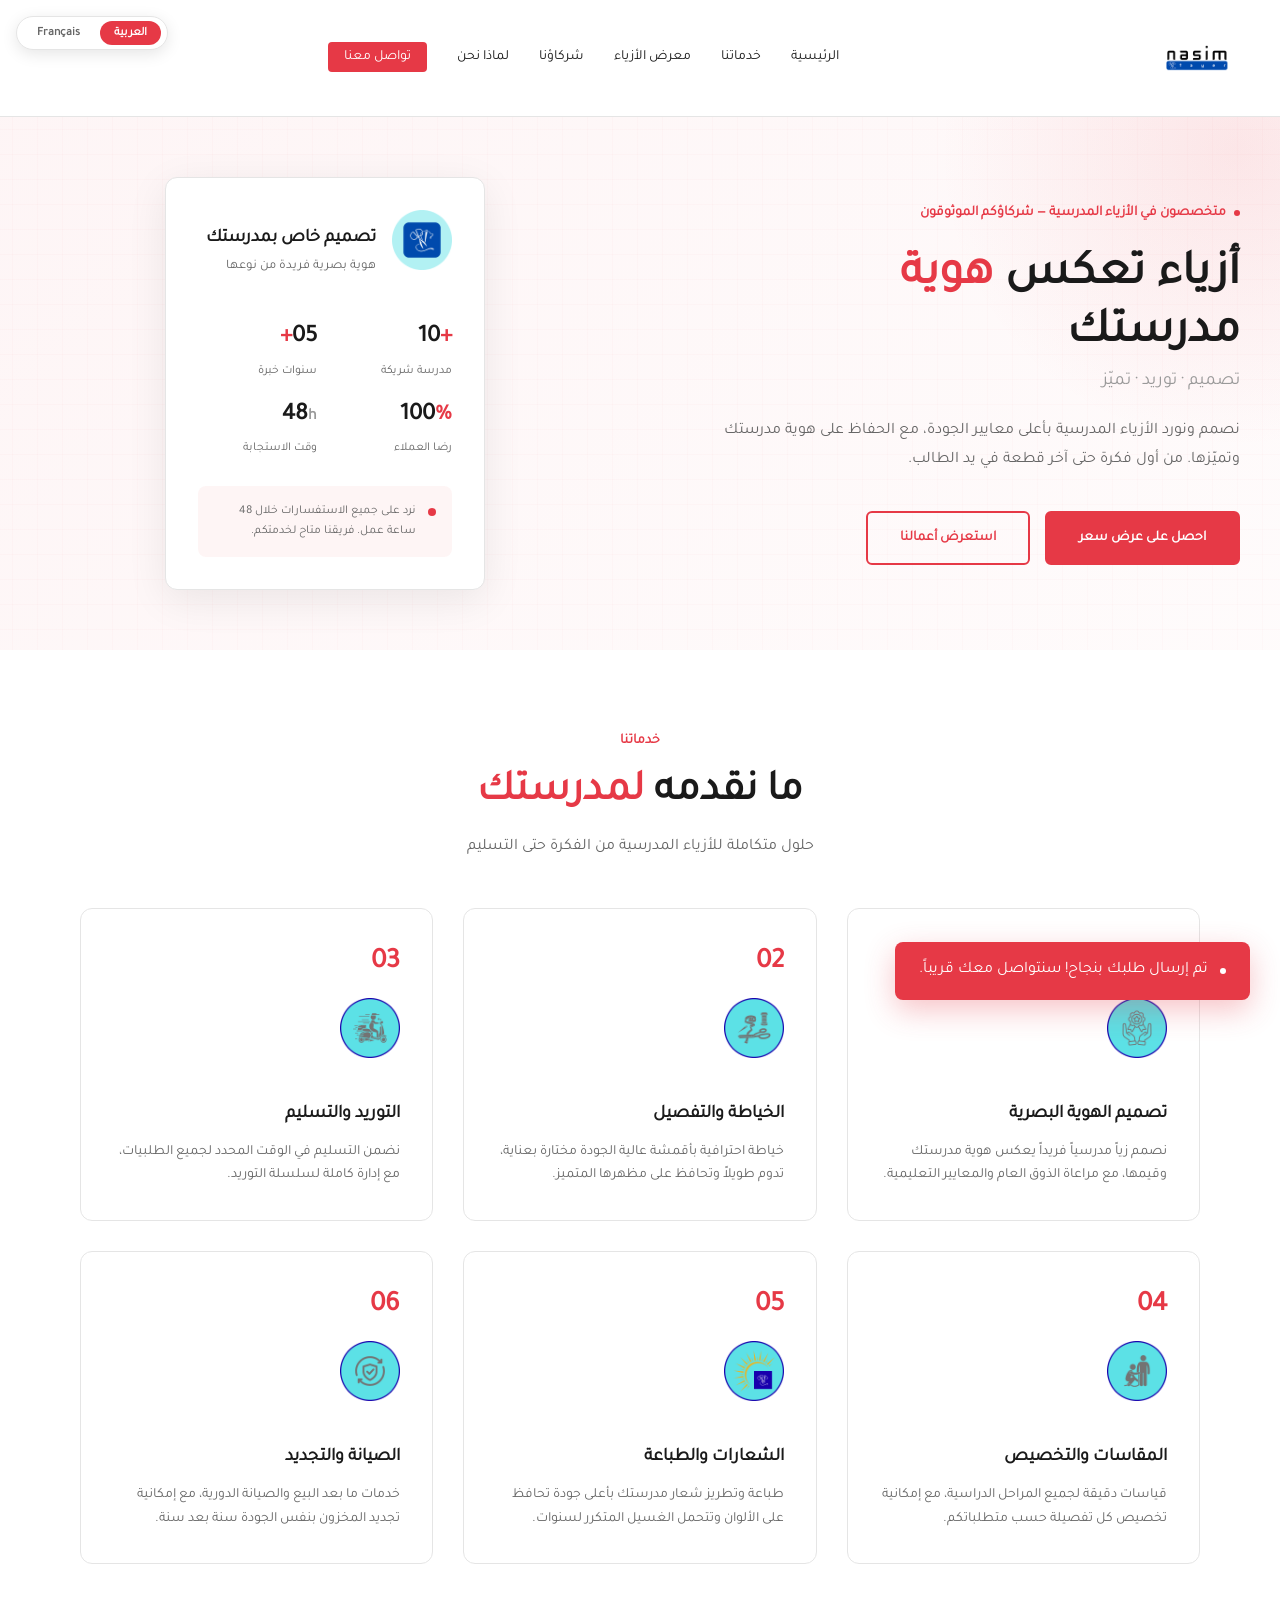
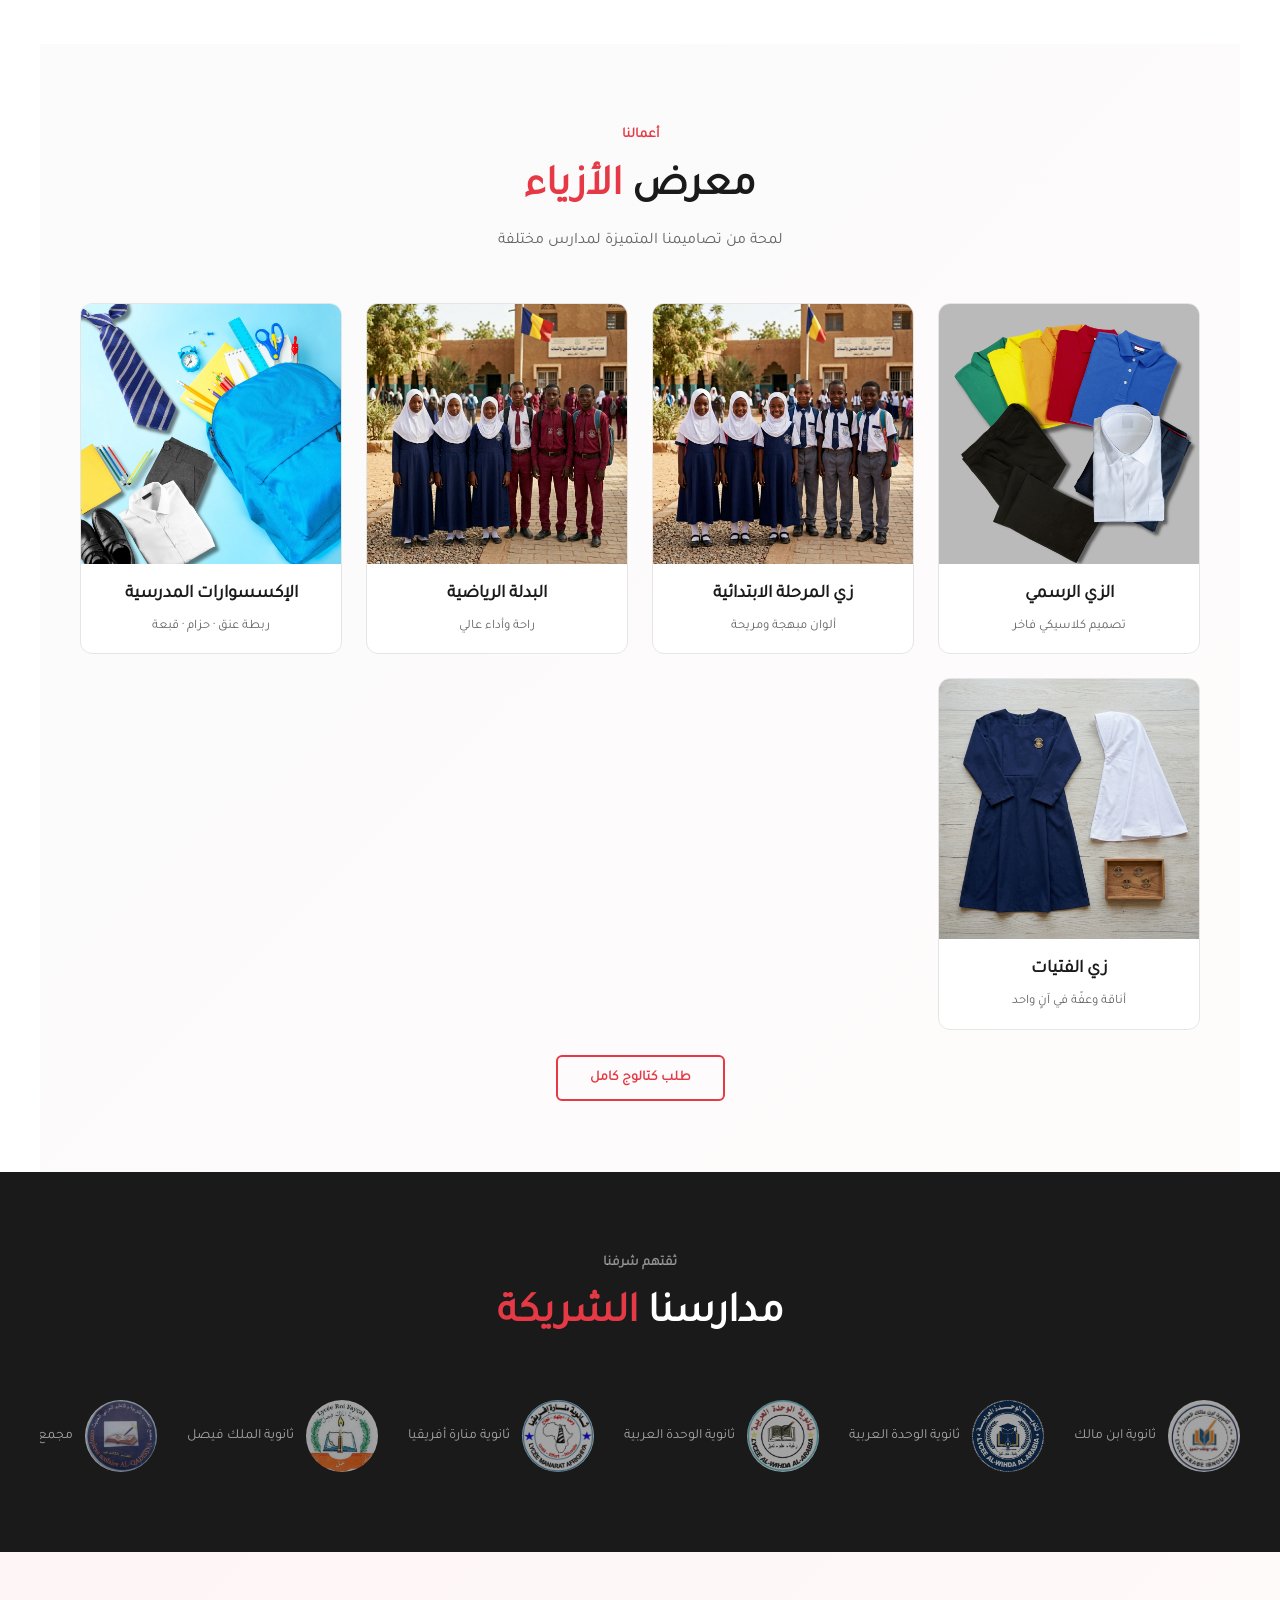
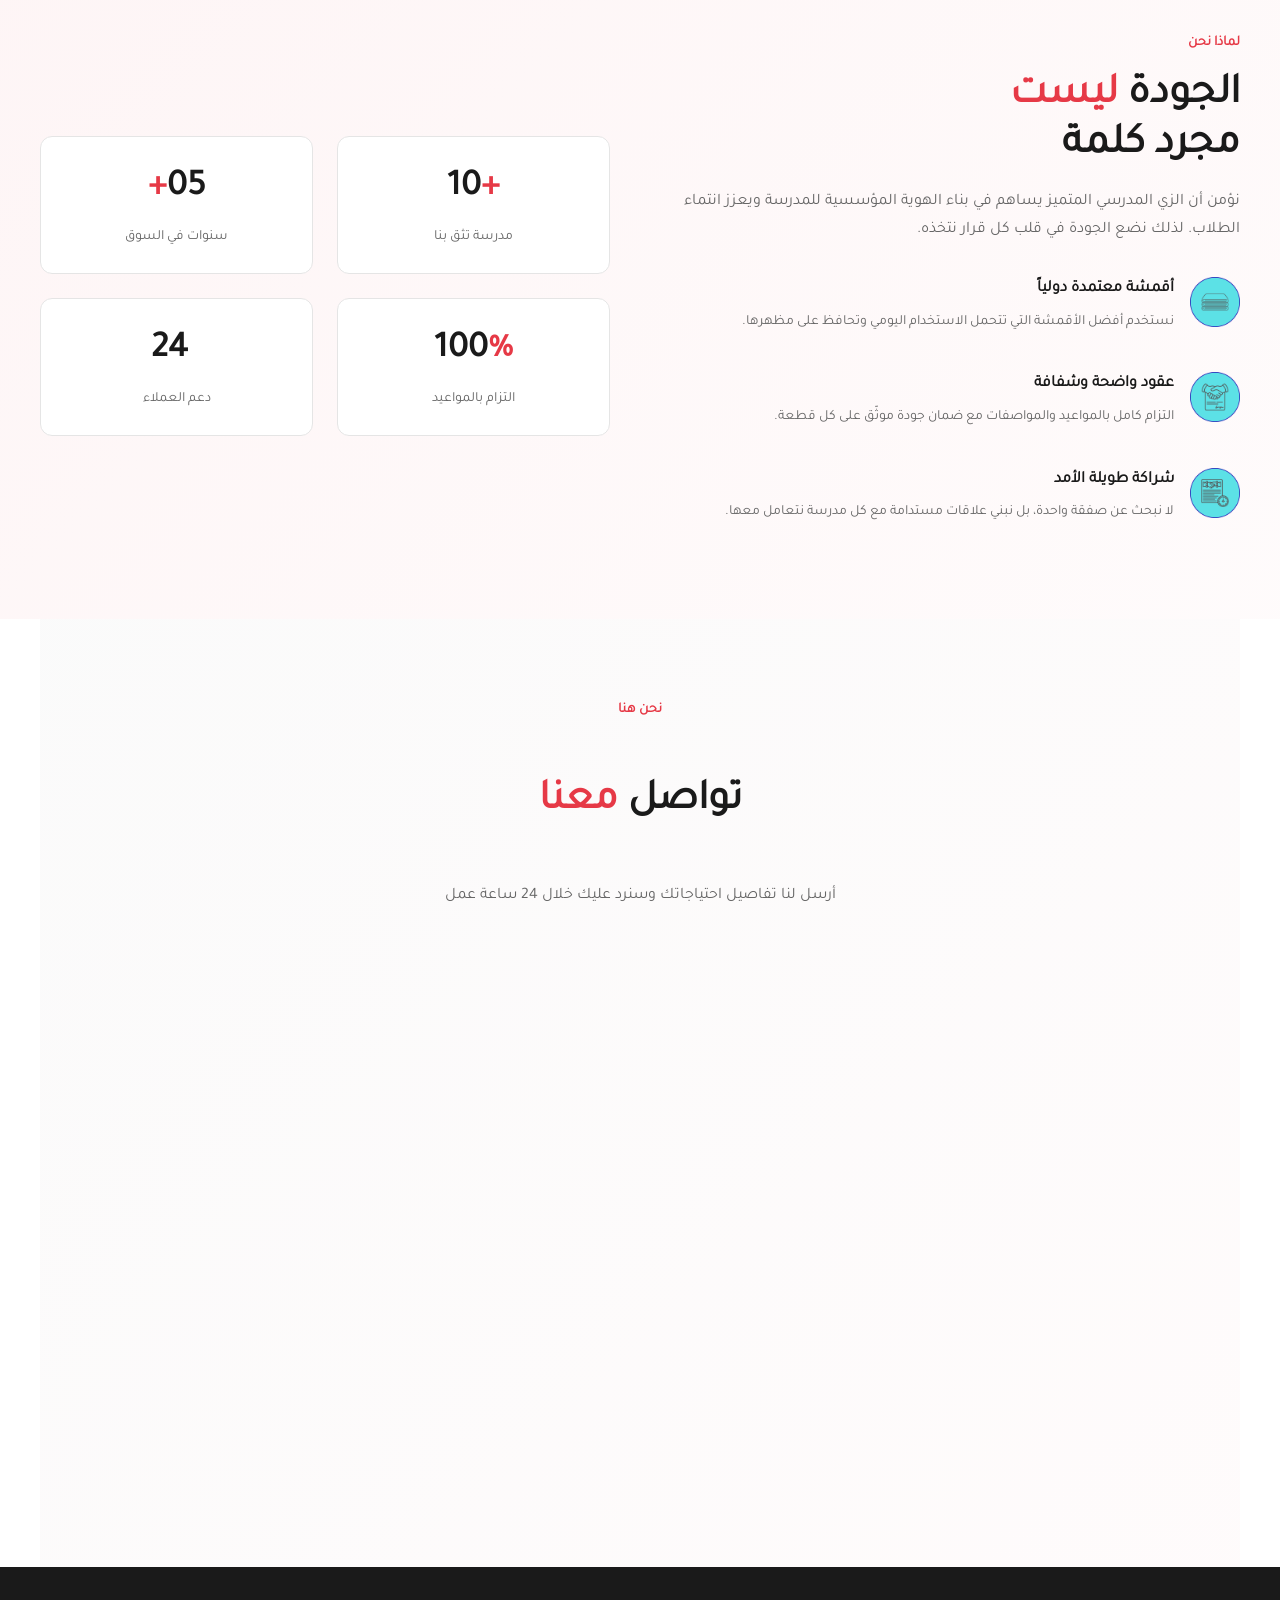
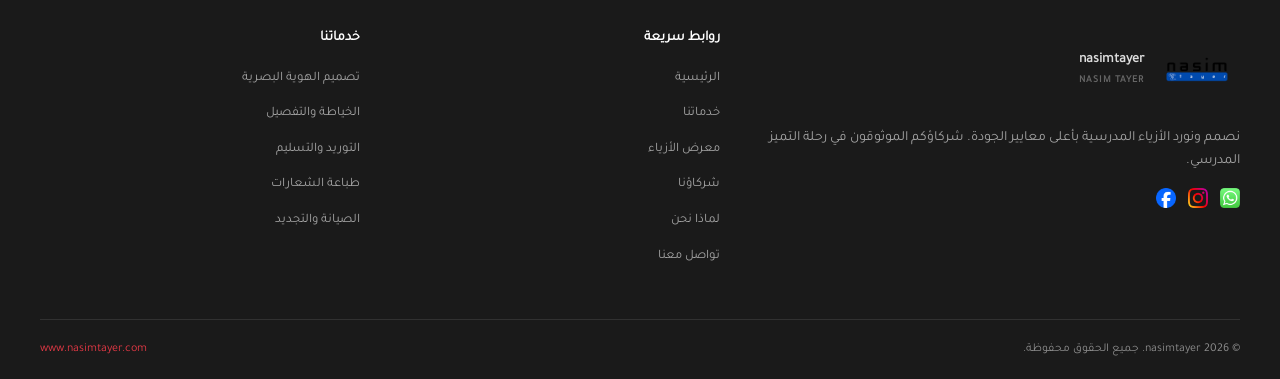
==== commit 95772a06: "feat: ربط Formspree + صفحة الشكر + إعادة توجيه أزرار التواصل للنموذج" ====
--- a/index.html
+++ b/index.html
@@ -41,8 +41,7 @@
       <li><a href="#gallery" data-i18n="nav_gallery">معرض الأزياء</a></li>
       <li><a href="#partners" data-i18n="nav_partners">شركاؤنا</a></li>
       <li><a href="#why" data-i18n="nav_why">لماذا نحن</a></li>
-      <li><a href="https://wa.me/905432830064" class="ncta" data-i18n="nav_contact" target="_blank"
-          rel="noopener noreferrer">تواصل معنا</a></li>
+      <li><a href="#contact" class="ncta" data-i18n="nav_contact">تواصل معنا</a></li>
     </ul>
     <div class="hburg" onclick="tog()"><span></span><span></span><span></span></div>
   </nav>
@@ -58,8 +57,7 @@
     <a href="#gallery" onclick="tog()" data-i18n="nav_gallery">معرض الأزياء</a>
     <a href="#partners" onclick="tog()" data-i18n="nav_partners">شركاؤنا</a>
     <a href="#why" onclick="tog()" data-i18n="nav_why">لماذا نحن</a>
-    <a href="https://wa.me/905432830064" onclick="tog()" class="ncta" style="width:fit-content;margin-top:10px"
-      data-i18n="nav_contact" target="_blank" rel="noopener noreferrer">تواصل معنا</a>
+    <a href="#contact" onclick="tog()" class="ncta" style="width:fit-content;margin-top:10px" data-i18n="nav_contact">تواصل معنا</a>
   </div>
 
   <!-- HERO -->
@@ -78,8 +76,7 @@
         <p data-i18n="hero_p">نصمم ونورد الأزياء المدرسية بأعلى معايير الجودة، مع الحفاظ على هوية مدرستك وتميّزها. من
           أول فكرة حتى آخر قطعة في يد الطالب.</p>
         <div class="hbtns">
-          <a href="https://wa.me/905432830064" class="btn-red" data-i18n="hero_btn1" target="_blank"
-            rel="noopener noreferrer">احصل على عرض سعر</a>
+          <a href="#contact" class="btn-red" data-i18n="hero_btn1">احصل على عرض سعر</a>
           <a href="#gallery" class="btn-ghost" data-i18n="hero_btn2">استعرض أعمالنا</a>
         </div>
       </div>
@@ -437,8 +434,7 @@
           <li><a href="#gallery" data-i18n="nav_gallery">معرض الأزياء</a></li>
           <li><a href="#partners" data-i18n="nav_partners">شركاؤنا</a></li>
           <li><a href="#why" data-i18n="nav_why">لماذا نحن</a></li>
-          <li><a href="https://wa.me/905432830064" data-i18n="nav_contact" target="_blank"
-              rel="noopener noreferrer">تواصل معنا</a></li>
+          <li><a href="index.html#contact" data-i18n="nav_contact">تواصل معنا</a></li>
         </ul>
       </div>
       <div class="fcol">
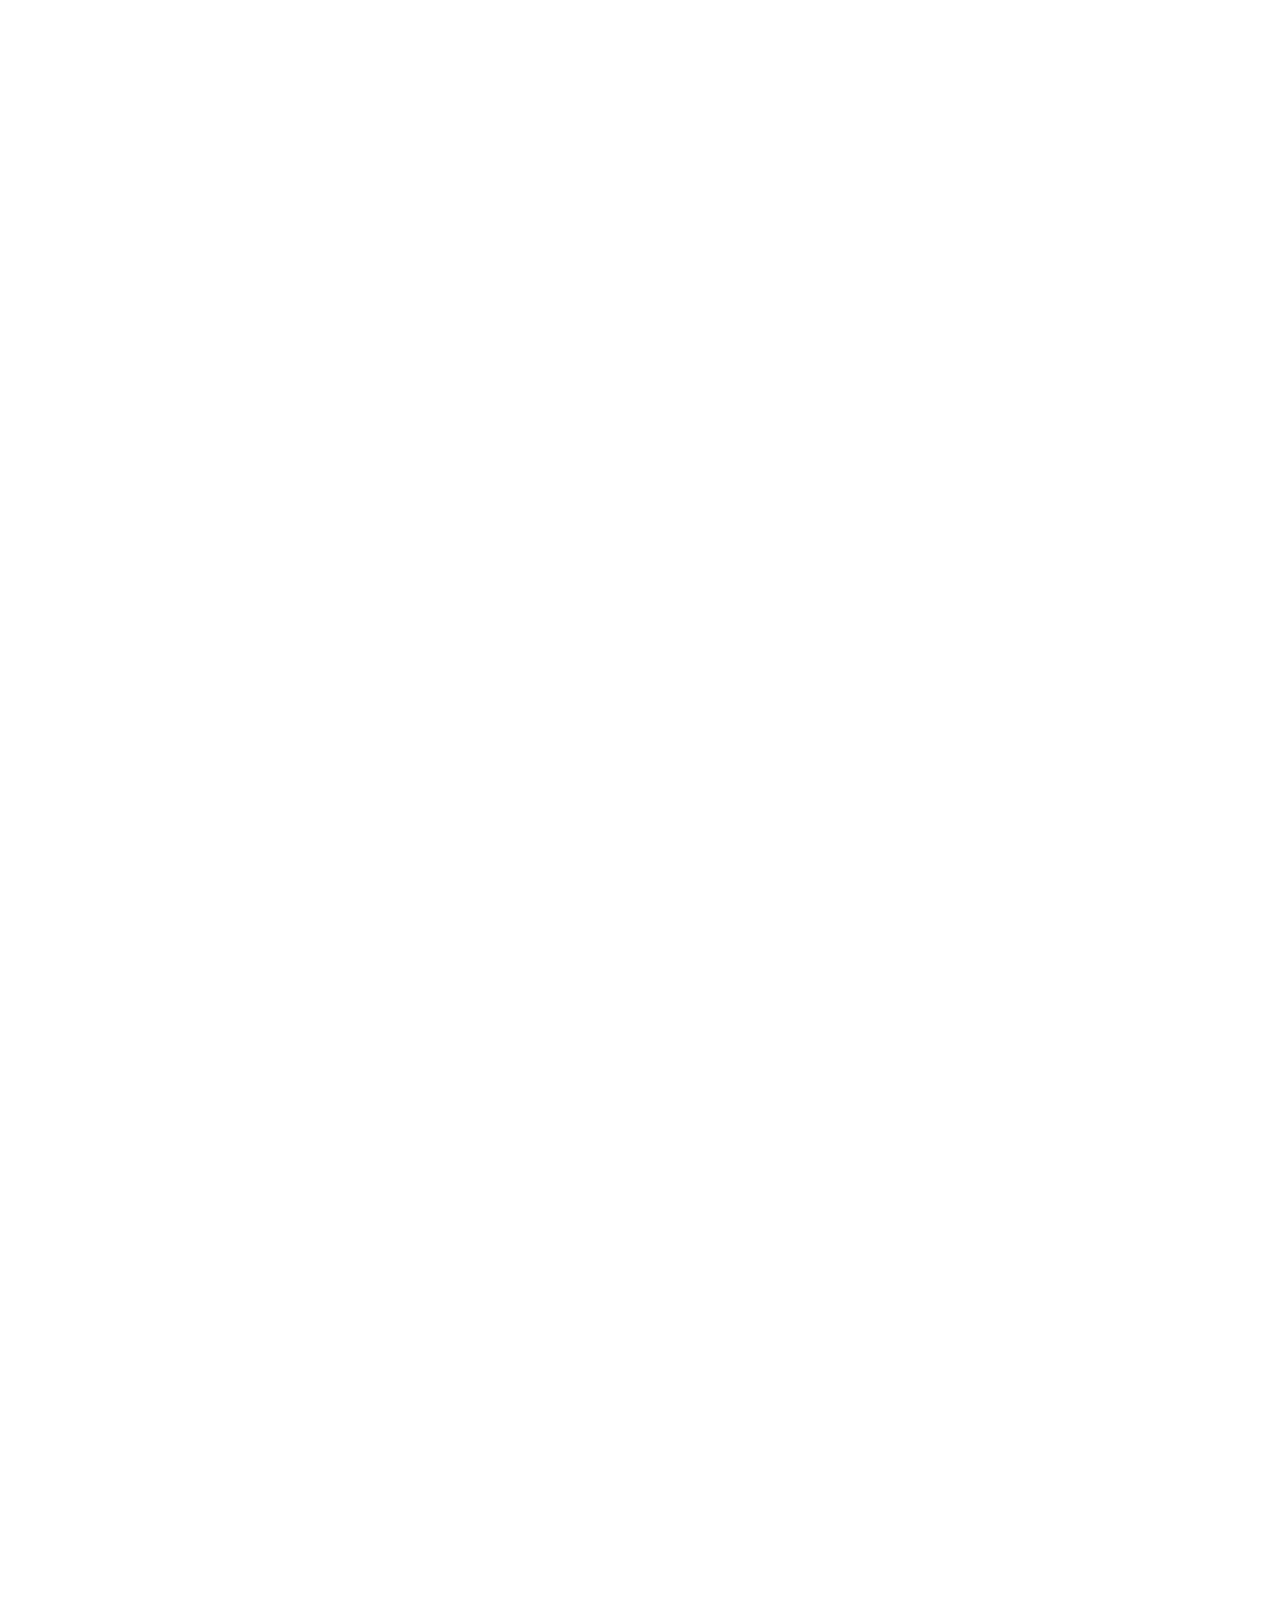
==== commit 6be23938: "feat(security): إضافة حماية من السبام للنموذج (Honeypot, Time limit, Content filter)" ====
--- a/index.html
+++ b/index.html
@@ -402,6 +402,9 @@
             <textarea id="message" name="message" required data-i18n="con_form_message_placeholder"
               placeholder="اكتب تفاصيل استفسارك هنا..."></textarea>
           </div>
+          <!-- HONEYPOT: hidden from humans, bots fill it → rejected by Formspree -->
+          <input type="text" name="_gotcha" id="_gotcha" tabindex="-1" autocomplete="off"
+            style="position:absolute;left:-9999px;opacity:0;height:0;width:0;" aria-hidden="true">
           <button type="submit" class="fbtn" data-i18n="con_form_submit">إرسال الاستفسار</button>
         </form>
       </div>
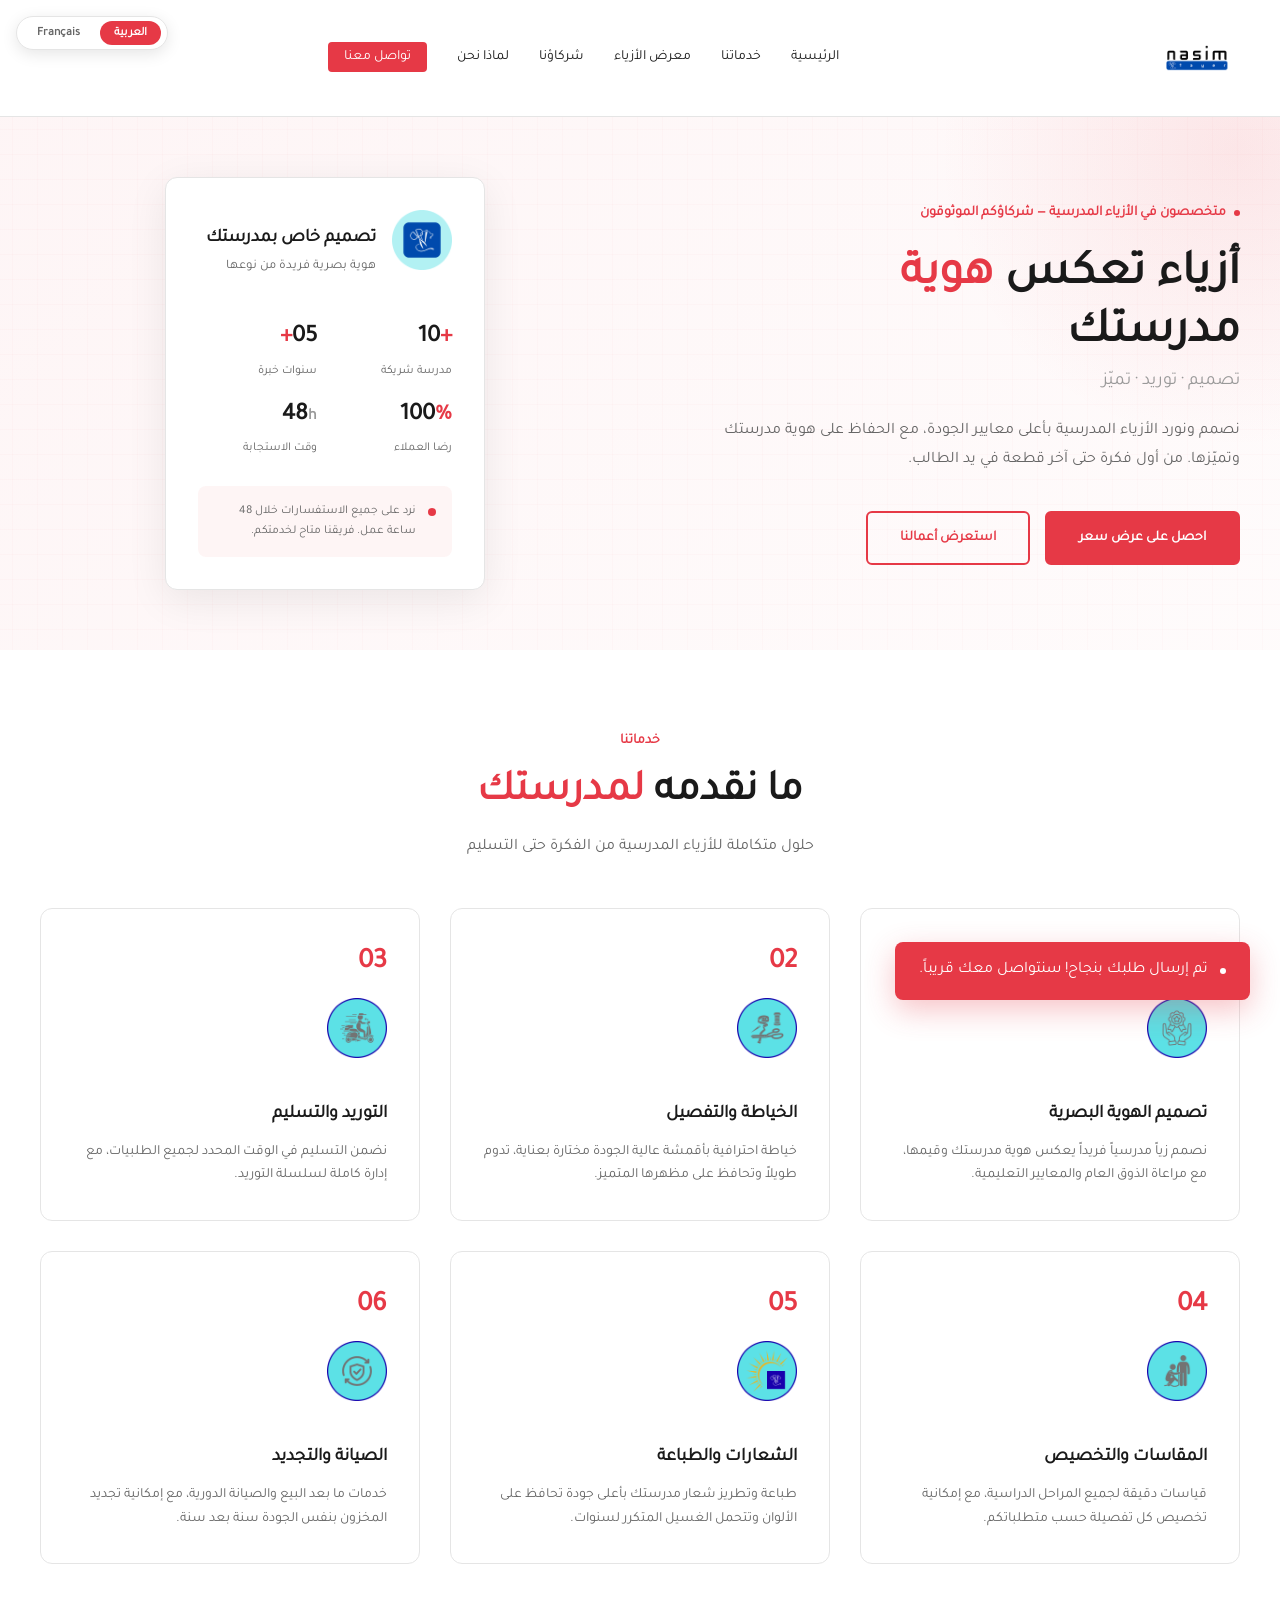
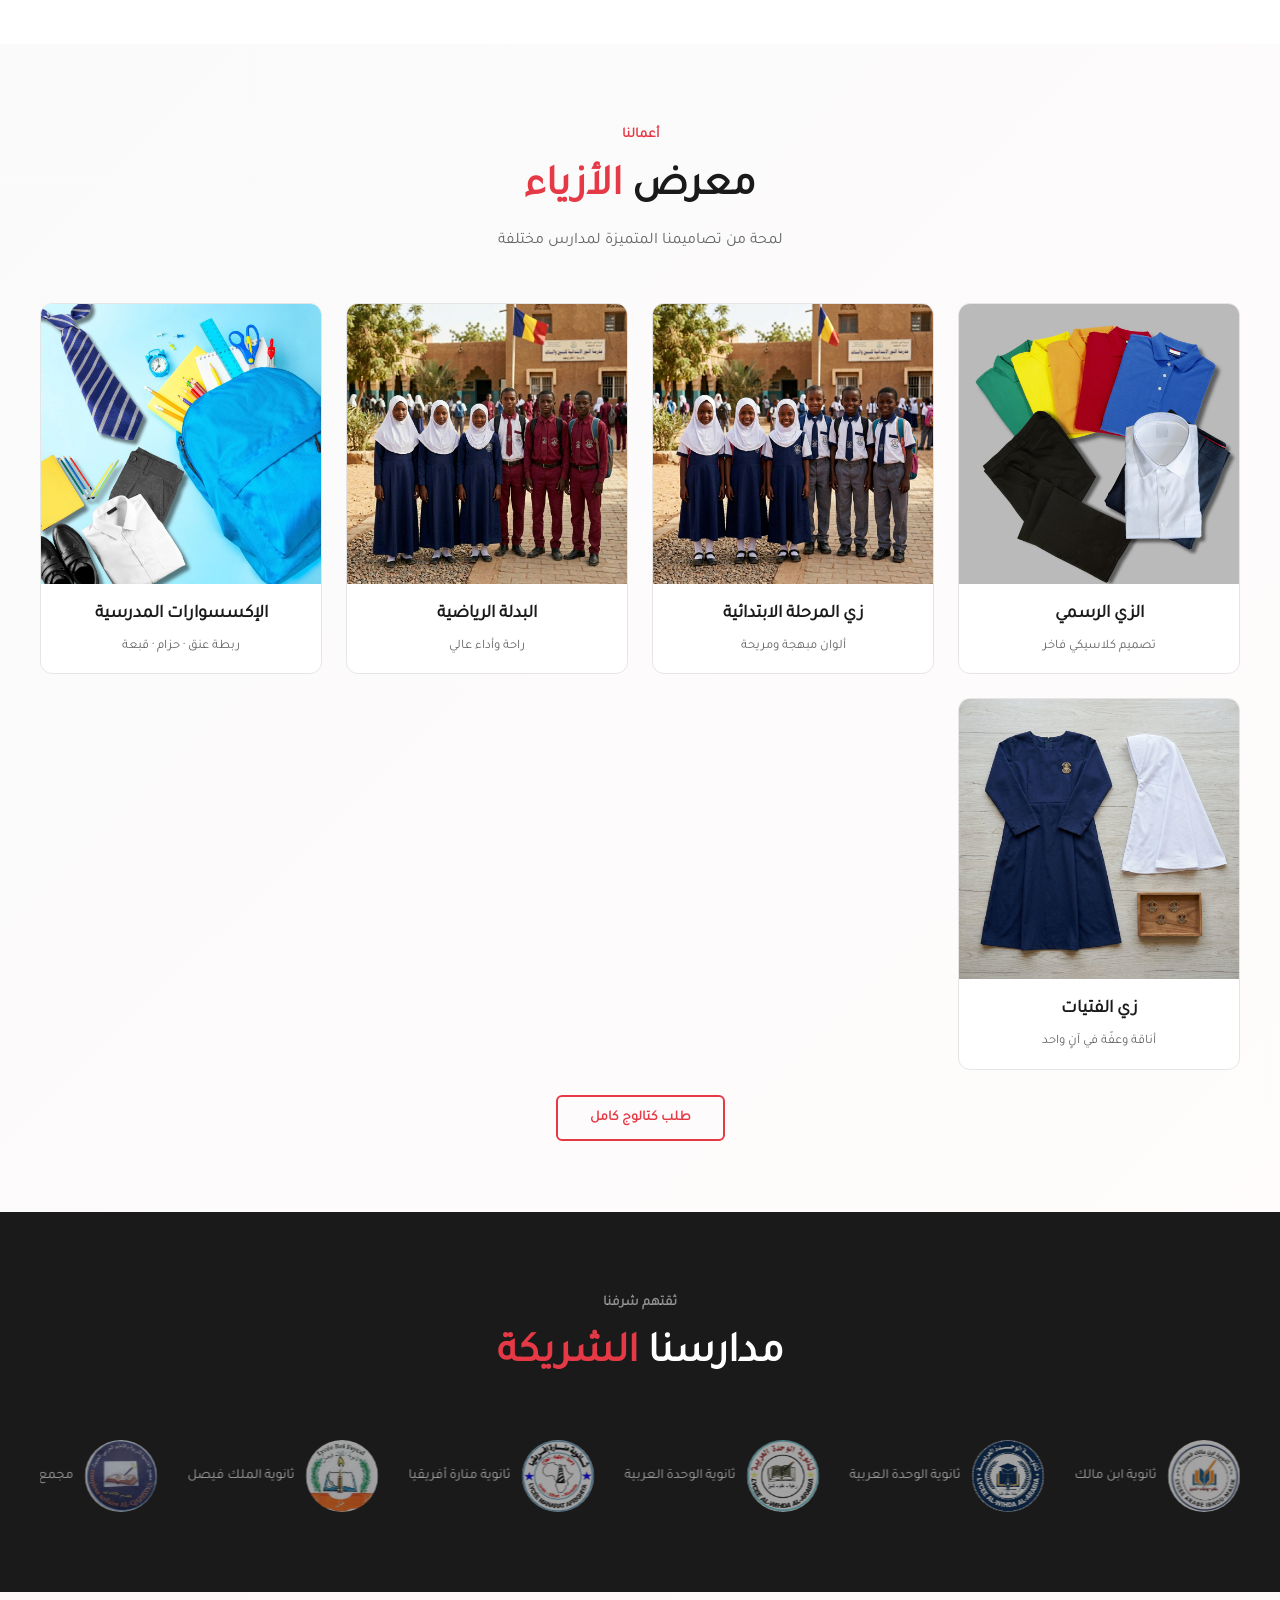
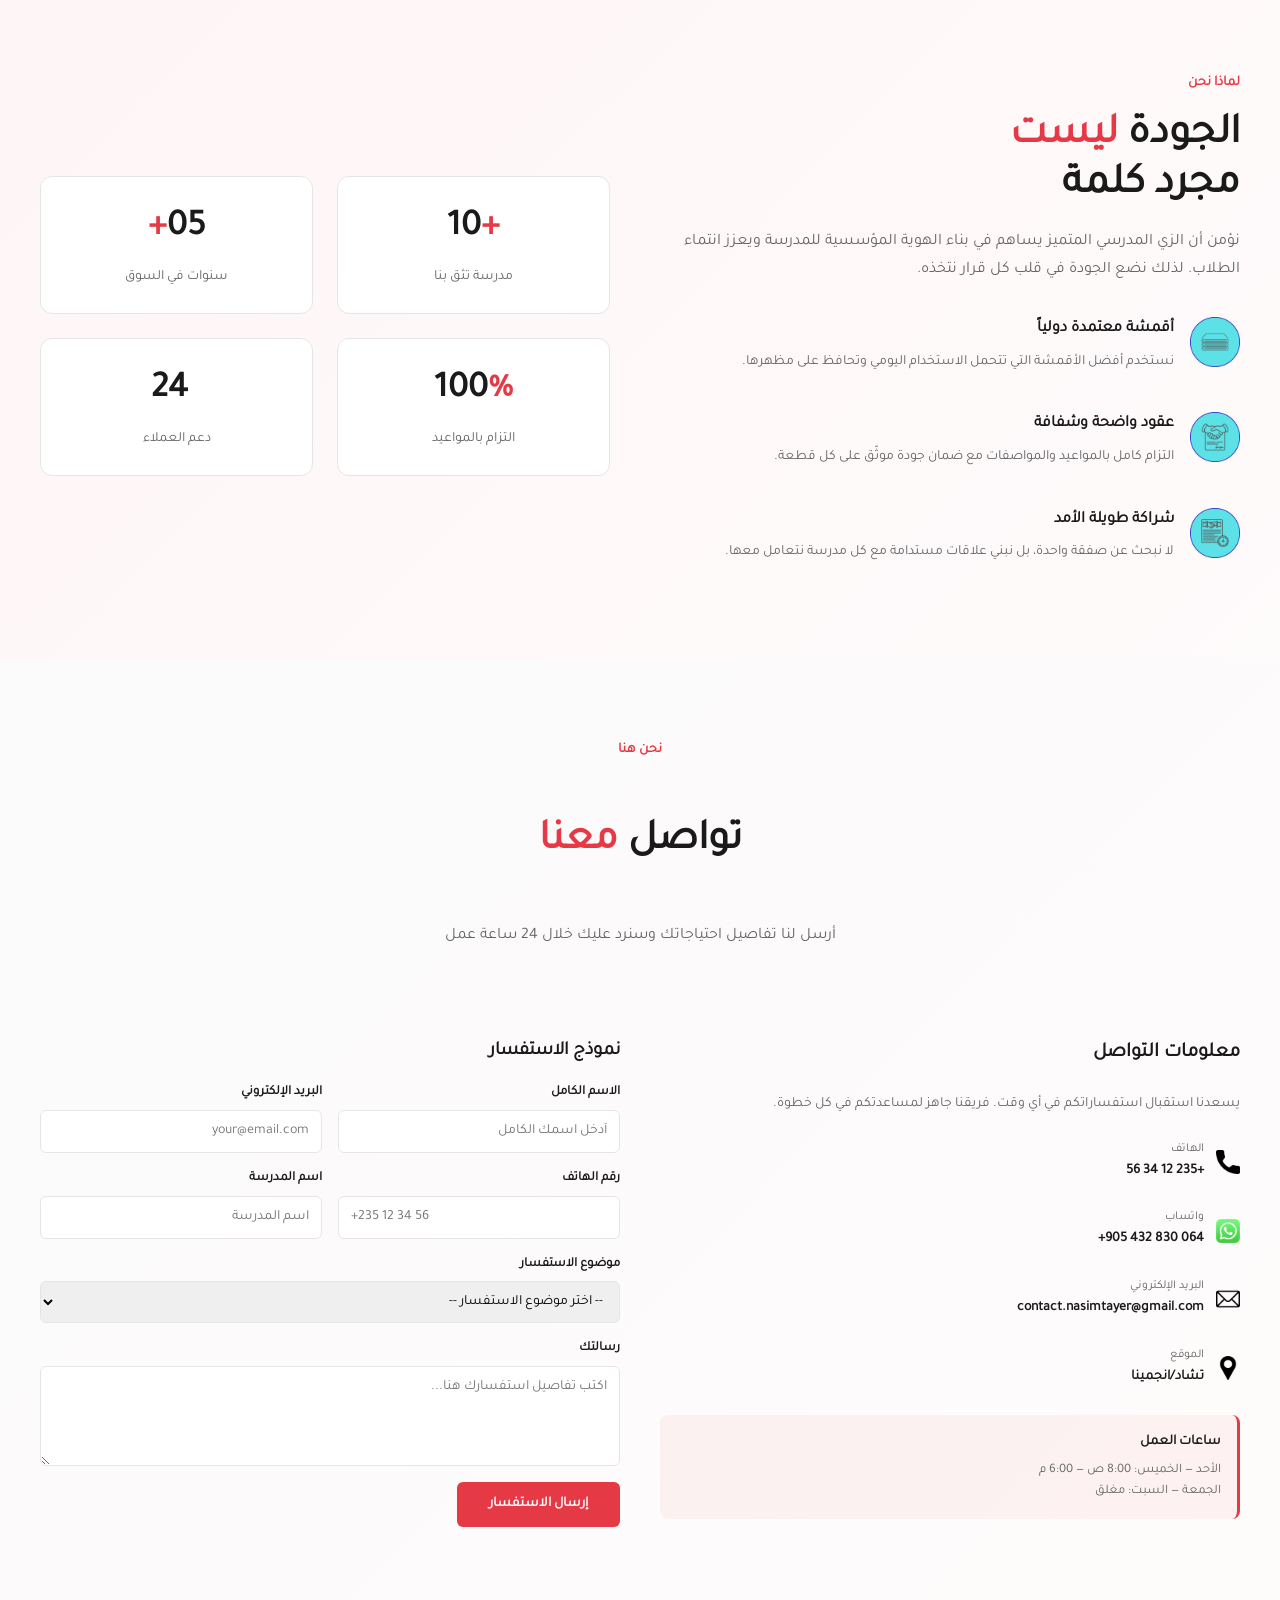
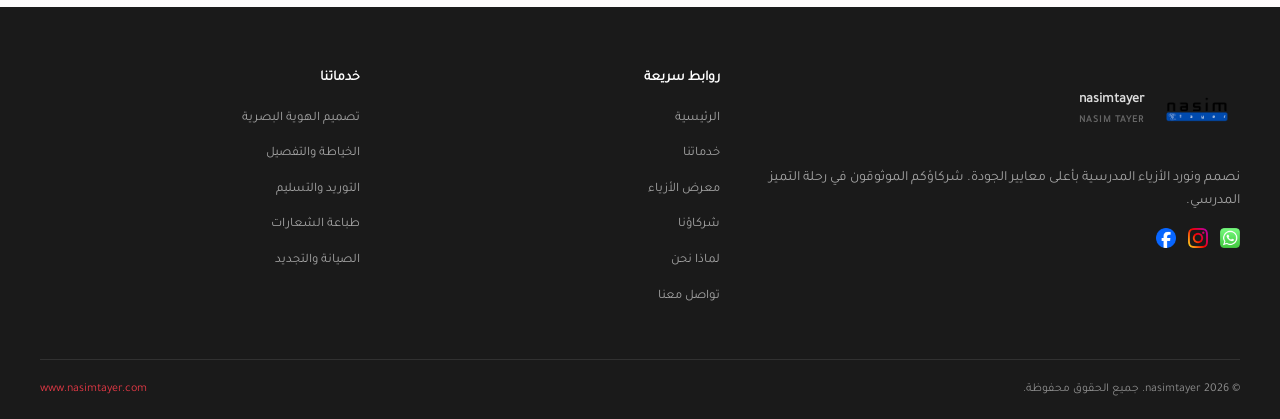
==== commit ab6bd072: "تحسين الأداء: ضغط الصور وتحديث CSS للجوال - ✅ تقليل حجم الملفات من 17.9 MB إلى 3.0 MB (83.2% تقليل) " ====
--- a/index.html
+++ b/index.html
@@ -3,7 +3,7 @@
 
 <head>
   <meta charset="UTF-8">
-  <meta name="viewport" content="width=device-width, initial-scale=1.0">
+  <meta name="viewport" content="width=device-width, initial-scale=1.0, maximum-scale=5.0, user-scalable=yes">
   <meta http-equiv="Content-Security-Policy" content="upgrade-insecure-requests">
   <meta name="description" content="نسيم طير (Nasim Tayer) - خبراء تصميم وتوريد الأزياء المدرسية بجودة عالمية. نقدم خدمات الخياطة الاحترافية، تصميم الهوية البصرية للمدارس، وتجهيز الزي الرياضي والإكسسوارات في تشاد.">
   <meta name="keywords" content="أزياء مدرسية, زي مدرسي, تصميم ملابس مدرسية, خياطة وتفصيل, توريد أزياء, تشاد, انجمينا, هوية بصرية للمدارس, بدلة رياضية مدرسية, ملابس مدارس خاصة, نسيم طير, Nasim Tayer, تصنيع يونيفورم">
@@ -16,6 +16,11 @@
   <meta name="twitter:card" content="summary_large_image">
   <link rel="canonical" href="https://www.nasimtayer.com/">
   <link rel="icon" type="image/png" href="assets/icos/nasimweb.png">
+  <!-- Performance optimizations -->
+  <link rel="preload" href="assets/fonts/Tajawal-Regular.ttf" as="font" type="font/ttf" crossorigin>
+  <link rel="preload" href="assets/fonts/Poppins-Regular.ttf" as="font" type="font/ttf" crossorigin>
+  <link rel="preconnect" href="https://formspree.io">
+  <link rel="preconnect" href="https://wa.me">
   
   <title>نسيم طير | تصميم وتوريد الأزياء المدرسية</title>
   
@@ -33,7 +38,7 @@
   <!-- NAV -->
   <nav>
     <a href="#" class="logo">
-      <img src="assets/icos/logo.png" alt="نسيم طير" class="lmark">
+      <img loading="lazy" src="assets/icos/logo.png" alt="نسيم طير" class="lmark">
     </a>
     <ul class="nav-links">
       <li><a href="#home" data-i18n="nav_home">الرئيسية</a></li>
@@ -83,7 +88,7 @@
       <div class="hvisual">
         <div class="hcard">
           <div class="chdr">
-            <div class="cico"><img src="assets/icos/logoo.png" alt="تصميم خاص" style="width:60px;height:60px;"></div>
+            <div class="cico"><img loading="lazy" src="assets/icos/logoo.png" alt="تصميم خاص" style="width:60px;height:60px;"></div>
             <div>
               <h3 data-i18n="hero_card_title">تصميم خاص بمدرستك</h3>
               <p data-i18n="hero_card_sub">هوية بصرية فريدة من نوعها</p>
@@ -177,7 +182,7 @@
         <a href="catalog-formal.html" class="gi" style="text-decoration:none;color:inherit;">
           <div class="gpad">
             <div class="ginn">
-              <div class="gemo"><img src="assets/images/spa.png" alt="الزي الرسمي" loading="lazy"></div>
+              <div class="gemo"><img src="assets/images/spa.jpg" alt="الزي الرسمي" loading="lazy"></div>
               <h4 data-i18n="gal1_title">الزي الرسمي</h4>
               <p data-i18n="gal1_sub">تصميم كلاسيكي فاخر</p>
             </div>
@@ -187,7 +192,7 @@
         <a href="catalog-primary.html" class="gi" style="text-decoration:none;color:inherit;">
           <div class="gpad">
             <div class="ginn">
-              <div class="gemo"><img src="assets/images/ibtidai.png" alt="زي المرحلة الابتدائية" loading="lazy"></div>
+              <div class="gemo"><img src="assets/images/ibtidai.jpg" alt="زي المرحلة الابتدائية" loading="lazy"></div>
               <h4 data-i18n="gal2_title">زي المرحلة الابتدائية</h4>
               <p data-i18n="gal2_sub">ألوان مبهجة ومريحة</p>
             </div>
@@ -207,7 +212,7 @@
         <a href="catalog-accessories.html" class="gi" style="text-decoration:none;color:inherit;">
           <div class="gpad">
             <div class="ginn">
-              <div class="gemo"><img src="assets/images/ekse.png" alt="الإكسسوارات المدرسية" loading="lazy"></div>
+              <div class="gemo"><img src="assets/images/ekse.jpg" alt="الإكسسوارات المدرسية" loading="lazy"></div>
               <h4 data-i18n="gal4_title">الإكسسوارات المدرسية</h4>
               <p data-i18n="gal4_sub">ربطة عنق · حزام · قبعة</p>
             </div>
@@ -217,7 +222,7 @@
         <a href="catalog-girls.html" class="gi" style="text-decoration:none;color:inherit;">
           <div class="gpad">
             <div class="ginn">
-              <div class="gemo"><img src="assets/images/banat.png" alt="زي الفتيات" loading="lazy"></div>
+              <div class="gemo"><img src="assets/images/banat.jpg" alt="زي الفتيات" loading="lazy"></div>
               <h4 data-i18n="gal5_title">زي الفتيات</h4>
               <p data-i18n="gal5_sub">أناقة وعفّة في آنٍ واحد</p>
             </div>
@@ -240,31 +245,31 @@
     </div>
     <div class="twrap">
       <div class="ptrack">
-        <a href="partner-ibn-malik.html" class="plogo"><img src="assets/images/ibn_m.jpg" alt="ثانوية ابن مالك"
+        <a href="partner-ibn-malik.html" class="plogo"><img loading="lazy" src="assets/images/ibn_m.jpg" alt="ثانوية ابن مالك"
             class="pic"><span class="pnm">ثانوية ابن مالك</span></a>
-        <a href="partner-al-wehda.html" class="plogo"><img src="assets/images/al_w.jpg" alt="ثانوية الوحدة العربية"
+        <a href="partner-al-wehda.html" class="plogo"><img loading="lazy" src="assets/images/al_w.jpg" alt="ثانوية الوحدة العربية"
             class="pic"><span class="pnm">ثانوية الوحدة العربية</span></a>
-        <a href="partner-al-wehda.html" class="plogo"><img src="assets/images/al_wih.jpg" alt="ثانوية الوحدة العربية"
+        <a href="partner-al-wehda.html" class="plogo"><img loading="lazy" src="assets/images/al_wih.jpg" alt="ثانوية الوحدة العربية"
             class="pic"><span class="pnm">ثانوية الوحدة العربية</span></a>
-        <a href="partner-manarat-afriquia.html" class="plogo"><img src="assets/images/manar.jpg"
+        <a href="partner-manarat-afriquia.html" class="plogo"><img loading="lazy" src="assets/images/manar.jpg"
             alt="ثانوية منارة أفريقيا" class="pic"><span class="pnm">ثانوية منارة أفريقيا</span></a>
-        <a href="partner-roi-fayal.html" class="plogo"><img src="assets/images/roi_fay.jpg" alt="ثانوية الملك فيصل"
+        <a href="partner-roi-fayal.html" class="plogo"><img loading="lazy" src="assets/images/roi_fay.jpg" alt="ثانوية الملك فيصل"
             class="pic"><span class="pnm">ثانوية الملك فيصل</span></a>
-        <a href="partner-kadi.html" class="plogo"><img src="assets/images/kadi.jpg" alt="مجمع القادسية العربية"
+        <a href="partner-kadi.html" class="plogo"><img loading="lazy" src="assets/images/kadi.jpg" alt="مجمع القادسية العربية"
             class="pic"><span class="pnm">مجمع القادسية العربية</span></a>
-        <a href="partner-ibn-malik.html" class="plogo"><img src="assets/images/ibn_m.jpg" alt="ثانوية ابن مالك"
+        <a href="partner-ibn-malik.html" class="plogo"><img loading="lazy" src="assets/images/ibn_m.jpg" alt="ثانوية ابن مالك"
             class="pic"><span class="pnm">ثانوية ابن مالك</span></a>
-        <a href="partner-al-wehda.html" class="plogo"><img src="assets/images/al_w.jpg" alt="ثانوية الوحدة العربية"
+        <a href="partner-al-wehda.html" class="plogo"><img loading="lazy" src="assets/images/al_w.jpg" alt="ثانوية الوحدة العربية"
             class="pic"><span class="pnm">ثانوية الوحدة العربية</span></a>
-        <a href="partner-al-wehda.html" class="plogo"><img src="assets/images/al_wih.jpg" alt="ثانوية الوحدة العربية"
+        <a href="partner-al-wehda.html" class="plogo"><img loading="lazy" src="assets/images/al_wih.jpg" alt="ثانوية الوحدة العربية"
             class="pic"><span class="pnm">ثانوية الوحدة العربية</span></a>
-        <a href="partner-manarat-afriquia.html" class="plogo"><img src="assets/images/manar.jpg"
+        <a href="partner-manarat-afriquia.html" class="plogo"><img loading="lazy" src="assets/images/manar.jpg"
             alt="ثانوية منارة أفريقيا" class="pic"><span class="pnm">ثانوية منارة أفريقيا</span></a>
-        <a href="partner-roi-fayal.html" class="plogo"><img src="assets/images/roi_fay.jpg" alt="ثانوية الملك فيصل"
+        <a href="partner-roi-fayal.html" class="plogo"><img loading="lazy" src="assets/images/roi_fay.jpg" alt="ثانوية الملك فيصل"
             class="pic"><span class="pnm">ثانوية الملك فيصل</span></a>
-        <a href="partner-kadi.html" class="plogo"><img src="assets/images/kadi.jpg" alt="مجمع القادسية العربية"
+        <a href="partner-kadi.html" class="plogo"><img loading="lazy" src="assets/images/kadi.jpg" alt="مجمع القادسية العربية"
             class="pic"><span class="pnm">مجمع القادسية العربية</span></a>
-        <a href="partner-majd.html" class="plogo"><img src="assets/images/majd.jpeg" alt="مجتمع المجد" class="pic"><span
+        <a href="partner-majd.html" class="plogo"><img loading="lazy" src="assets/images/majd.jpeg" alt="مجتمع المجد" class="pic"><span
             class="pnm">مجتمع المجد</span></a>
       </div>
     </div>
@@ -283,7 +288,7 @@
           انتماء الطلاب. لذلك نضع الجودة في قلب كل قرار نتخذه.</p>
         <div class="wlist">
           <div class="witem">
-            <div class="wico"><img src="assets/icos/kuma.png" alt="أقمشة معتمدة دولياً" style="width:50px;height:50px;">
+            <div class="wico"><img loading="lazy" src="assets/icos/kuma.png" alt="أقمشة معتمدة دولياً" style="width:50px;height:50px;">
             </div>
             <div class="wtxt">
               <h4 data-i18n="why1_title">أقمشة معتمدة دولياً</h4>
@@ -291,7 +296,7 @@
             </div>
           </div>
           <div class="witem">
-            <div class="wico"><img src="assets/icos/deal.png" alt="عقود واضحة وشفافة" style="width:50px;height:50px;">
+            <div class="wico"><img loading="lazy" src="assets/icos/deal.png" alt="عقود واضحة وشفافة" style="width:50px;height:50px;">
             </div>
             <div class="wtxt">
               <h4 data-i18n="why2_title">عقود واضحة وشفافة</h4>
@@ -299,7 +304,7 @@
             </div>
           </div>
           <div class="witem">
-            <div class="wico"><img src="assets/icos/long_deal.png" alt="شراكة طويلة الأمد"
+            <div class="wico"><img loading="lazy" src="assets/icos/long_deal.png" alt="شراكة طويلة الأمد"
                 style="width:50px;height:50px;"></div>
             <div class="wtxt">
               <h4 data-i18n="why3_title">شراكة طويلة الأمد</h4>
@@ -335,22 +340,22 @@
           <p class="csub" data-i18n="con_info_sub">يسعدنا استقبال استفساراتكم في أي وقت. فريقنا جاهز لمساعدتكم في كل
             خطوة.</p>
           <div class="cit">
-            <div class="citco"><img src="assets/icos/call.png" alt="" class="ico"></div>
+            <div class="citco"><img loading="lazy" src="assets/icos/call.png" alt="" class="ico"></div>
             <div><span class="citlbl" data-i18n="con_phone_lbl">الهاتف</span><a href="tel:+23512345678"
                 class="citval">+235 12 34 56</a></div>
           </div>
           <div class="cit">
-            <div class="citco"><img src="assets/icos/wats.png" alt="" class="ico"></div>
+            <div class="citco"><img loading="lazy" src="assets/icos/wats.png" alt="" class="ico"></div>
             <div><span class="citlbl" data-i18n="con_wa_lbl">واتساب</span><a href="https://wa.me/905432830064"
                 target="_blank" class="citval" dir="ltr">+905 432 830 064</a></div>
           </div>
           <div class="cit">
-            <div class="citco"><img src="assets/icos/mail.png" alt="" class="ico"></div>
+            <div class="citco"><img loading="lazy" src="assets/icos/mail.png" alt="" class="ico"></div>
             <div><span class="citlbl" data-i18n="con_email_lbl">البريد الإلكتروني</span><a
                 href="mailto:contact.nasimtayer@gmail.com" class="citval">contact.nasimtayer@gmail.com</a></div>
           </div>
           <div class="cit">
-            <div class="citco"><img src="assets/icos/pin.png" alt="" class="ico"></div>
+            <div class="citco"><img loading="lazy" src="assets/icos/pin.png" alt="" class="ico"></div>
             <div><span class="citlbl" data-i18n="con_location_lbl">الموقع</span><span class="citval"
                 data-i18n="con_location_val">تشاد/انجمينا</span></div>
           </div>
@@ -416,7 +421,7 @@
     <div class="fmain">
       <div class="fbrand">
         <a href="#" class="logo">
-          <img src="assets/icos/logo.png" alt="nasimtayer" class="lmark">
+          <img loading="lazy" src="assets/icos/logo.png" alt="nasimtayer" class="lmark">
           <div class="ltxt"><span class="ar" style="color:rgba(255,255,255,0.85)">nasimtayer</span><span
               class="en">NASIM TAYER</span></div>
         </a>
@@ -472,7 +477,8 @@
     </svg>
   </a>
 
-  <script src="js/script.js"></script>
+  <script src="js/script.js" defer></script>
 </body>
 
 </html>
+
--- a/css/style.css
+++ b/css/style.css
@@ -2,12 +2,12 @@
 @font-face {
   font-family: 'Tajawal';
   src: url('../assets/fonts/Tajawal-Regular.ttf') format('truetype');
-  font-weight: normal; font-style: normal;
+  font-weight: normal; font-style: normal; font-display: swap;
 }
 @font-face {
   font-family: 'Poppins';
   src: url('../assets/fonts/Poppins-Regular.ttf') format('truetype');
-  font-weight: normal; font-style: normal;
+  font-weight: normal; font-style: normal; font-display: swap;
 }
 
 /* ===== ROOT VARIABLES ===== */
@@ -19,7 +19,7 @@
 .ico { width: 20px; height: 20px; display: inline-block; vertical-align: middle; }
 .ico-sm { width: 16px; height: 16px; }
 .ico-lg { width: 24px; height: 24px; }
-body { font-family: 'Tajawal', 'Poppins', sans-serif; background: #fff; color: var(--dark); line-height: 1.6; }
+body { font-family: 'Tajawal', 'Poppins', sans-serif; background: #fff; color: var(--dark); line-height: 1.6; overflow-x: hidden; max-width: 100%; width: 100%; }
 
 /* ===== LANGUAGE SWITCHER ===== */
 .lang-switcher {
@@ -39,7 +39,7 @@
 /* Dead CSS removed: .browser-bar and .top-bar blocks were unused */
 
 /* ===== NAVIGATION ===== */
-nav { background: white; border-bottom: 1px solid var(--border); padding: 16px 40px; display: flex; align-items: center; justify-content: space-between; gap: 30px; position: sticky; top: 0; z-index: 100; }
+nav { background: white; border-bottom: 1px solid var(--border); padding: 16px 40px; display: flex; align-items: center; justify-content: space-between; gap: 30px; position: sticky; top: 0; z-index: 100; width: 100%; overflow-x: hidden; }
 .logo { display: flex; align-items: center; gap: 12px; text-decoration: none; color: var(--dark); font-weight: 700; flex-shrink: 0; }
 .lmark { width: 84px; height: 84px; object-fit: contain; }
 .ltxt { display: flex; flex-direction: column; gap: 2px; }
@@ -50,20 +50,20 @@
 .nav-links a:hover { color: var(--red); }
 .ncta { background: var(--acc); color: white !important; padding: 8px 16px; border-radius: 4px; }
 .ncta:hover { opacity: 0.9; }
-.hburg { display: none; cursor: pointer; width: 24px; height: 24px; flex-direction: column; justify-content: space-between; }
+.hburg { display: none; cursor: pointer; width: 24px; height: 24px; flex-direction: column; justify-content: space-between; z-index: 1010; }
 .hburg span { width: 100%; height: 2px; background: var(--dark); border-radius: 1px; transition: all 0.3s; }
 .hburg.active span:nth-child(1) { transform: rotate(45deg) translate(8px, 8px); }
 .hburg.active span:nth-child(2) { opacity: 0; }
 .hburg.active span:nth-child(3) { transform: rotate(-45deg) translate(7px, -7px); }
 
 /* ===== MOBILE MENU ===== */
-.mobmenu { display: none; position: fixed; top: 0; right: 0; width: 100%; height: 100vh; max-width: 300px; background: white; flex-direction: column; gap: 15px; padding: 60px 20px 20px; border-left: 1px solid var(--border); overflow-y: auto; z-index: 1005; }
+.mobmenu { display: none; position: fixed; top: 0; right: 0; width: 100%; height: 100vh; max-width: 300px; background: white; flex-direction: column; gap: 15px; padding: 60px 20px 20px; border-left: 1px solid var(--border); overflow-y: auto; z-index: 1005; overflow-x: hidden; }
 [dir="ltr"] .mobmenu { right: auto; left: 0; border-left: none; border-right: 1px solid var(--border); }
 .mobmenu.show { display: flex; }
 .mobclose { position: absolute; top: 20px; background: none; border: none; font-size: 24px; cursor: pointer; color: var(--dark); z-index: 10; }
 [dir="rtl"] .mobclose { left: 20px; }
 [dir="ltr"] .mobclose { right: 20px; left: auto; }
-.mobmenu a { color: var(--dark); text-decoration: none; font-size: 14px; padding: 8px 0; border-bottom: 1px solid var(--border); }
+.mobmenu a { color: var(--dark); text-decoration: none; font-size: 14px; padding: 8px 0; border-bottom: 1px solid var(--border); word-break: break-word; }
 
 /* ===== LANG SWITCHER MOB ===== */
 .lang-switcher-mob { display: flex; gap: 10px; margin-bottom: 20px; border-bottom: 1px solid var(--border); padding-bottom: 20px; }
@@ -71,11 +71,11 @@
 .lang-switcher-mob .lang-btn.active { background: var(--acc); color: white; }
 
 /* ===== HERO ===== */
-.hero { position: relative; overflow: hidden; padding: 60px 40px; background: linear-gradient(135deg, rgba(230,57,70,0.05) 0%, rgba(230,57,70,0.02) 100%); }
-.hdeco { position: absolute; top: -50%; right: -20%; width: 600px; height: 600px; background: radial-gradient(circle, rgba(230,57,70,0.1) 0%, transparent 70%); border-radius: 50%; }
+.hero { position: relative; overflow: hidden; padding: 60px 40px; background: linear-gradient(135deg, rgba(230,57,70,0.05) 0%, rgba(230,57,70,0.02) 100%); min-height: auto; }
+.hdeco { position: absolute; top: -50%; right: -20%; width: 600px; height: 600px; background: radial-gradient(circle, rgba(230,57,70,0.1) 0%, transparent 70%); border-radius: 50%; pointer-events: none; }
 [dir="ltr"] .hdeco { right: auto; left: -20%; }
-.hgrid { position: absolute; width: 100%; height: 100%; top: 0; left: 0; background-image: linear-gradient(0deg, transparent 24%, rgba(230,57,70,0.02) 25%, rgba(230,57,70,0.02) 26%, transparent 27%, transparent 74%, rgba(230,57,70,0.02) 75%, rgba(230,57,70,0.02) 76%, transparent 77%, transparent), linear-gradient(90deg, transparent 24%, rgba(230,57,70,0.02) 25%, rgba(230,57,70,0.02) 26%, transparent 27%, transparent 74%, rgba(230,57,70,0.02) 75%, rgba(230,57,70,0.02) 76%, transparent 77%, transparent); background-size: 50px 50px; }
-.hinner { position: relative; max-width: 1200px; margin: 0 auto; display: grid; grid-template-columns: 1fr 1fr; gap: 60px; align-items: center; }
+.hgrid { position: absolute; width: 100%; height: 100%; top: 0; left: 0; background-image: linear-gradient(0deg, transparent 24%, rgba(230,57,70,0.02) 25%, rgba(230,57,70,0.02) 26%, transparent 27%, transparent 74%, rgba(230,57,70,0.02) 75%, rgba(230,57,70,0.02) 76%, transparent 77%, transparent), linear-gradient(90deg, transparent 24%, rgba(230,57,70,0.02) 25%, rgba(230,57,70,0.02) 26%, transparent 27%, transparent 74%, rgba(230,57,70,0.02) 75%, rgba(230,57,70,0.02) 76%, transparent 77%, transparent); background-size: 50px 50px; pointer-events: none; }
+.hinner { position: relative; max-width: 1200px; margin: 0 auto; display: grid; grid-template-columns: 1fr 1fr; gap: 60px; align-items: center; z-index: 2; }
 .htext { display: flex; flex-direction: column; gap: 24px; }
 .htag { color: var(--acc); font-size: 14px; font-weight: 600; display: flex; align-items: center; gap: 8px; }
 .dot { width: 6px; height: 6px; background: var(--acc); border-radius: 50%; }
@@ -103,7 +103,7 @@
 .cftxt { font-size: 12px; color: var(--gray); line-height: 1.6; }
 
 /* ===== SECTIONS ===== */
-section { max-width: 1200px; margin: 0 auto; padding: 80px 40px; }
+section { max-width: 100%; margin: 0 auto; padding: 80px 40px; width: 100%; overflow-x: hidden; }
 .slbl { color: var(--acc); font-size: 14px; font-weight: 600; text-align: center; }
 .stitle { font-size: 42px; font-weight: 700; text-align: center; margin: 16px 0; line-height: 1.2; }
 .ssub { color: var(--gray); text-align: center; margin-bottom: 48px; font-size: 16px; }
@@ -118,8 +118,8 @@
 .sc p { color: var(--gray); font-size: 14px; line-height: 1.7; }
 
 /* ===== GALLERY ===== */
-#gallery { background: linear-gradient(135deg, rgba(26,26,26,0.02) 0%, rgba(230,57,70,0.02) 100%); }
-.ggrid { display: grid; grid-template-columns: repeat(auto-fit, minmax(240px, 1fr)); gap: 24px; }
+#gallery { background: linear-gradient(135deg, rgba(26,26,26,0.02) 0%, rgba(230,57,70,0.02) 100%); width: 100%; overflow-x: hidden; }
+.ggrid { display: grid; grid-template-columns: repeat(auto-fit, minmax(240px, 1fr)); gap: 24px; width: 100%; }
 .gi { border-radius: 12px; overflow: hidden; background: white; border: 1px solid var(--border); cursor: pointer; transition: all 0.3s; display: flex; flex-direction: column; }
 .gi:hover { transform: translateY(-8px); box-shadow: 0 20px 40px rgba(0,0,0,0.1); border-color: var(--acc); }
 .gpad { display: flex; flex-direction: column; position: relative; overflow: hidden; flex: 1; }
@@ -164,9 +164,9 @@
 .wnb .lbl { color: var(--gray); font-size: 14px; font-weight: 500; }
 
 /* ===== CONTACT ===== */
-#contact { background: linear-gradient(135deg, rgba(26,26,26,0.02) 0%, rgba(230,57,70,0.02) 100%); }
-.con-inner { display: flex; flex-direction: column; gap: 40px; }
-.cwrap { display: grid; grid-template-columns: 1fr 1fr; gap: 40px; }
+#contact { background: linear-gradient(135deg, rgba(26,26,26,0.02) 0%, rgba(230,57,70,0.02) 100%); width: 100%; overflow-x: hidden; }
+.con-inner { display: flex; flex-direction: column; gap: 40px; width: 100%; }
+.cwrap { display: grid; grid-template-columns: 1fr 1fr; gap: 40px; width: 100%; }
 .cinfo { display: flex; flex-direction: column; gap: 24px; }
 .cinfo h3 { font-size: 20px; font-weight: 600; }
 .csub { color: var(--gray); font-size: 14px; }
@@ -181,11 +181,11 @@
 [dir="ltr"] .chours { border-left: 3px solid var(--acc); }
 .chours h5 { font-size: 14px; font-weight: 600; margin-bottom: 8px; }
 .chours p { font-size: 13px; color: var(--gray); line-height: 1.6; }
-.cform { display: flex; flex-direction: column; gap: 16px; }
+.cform { display: flex; flex-direction: column; gap: 16px; width: 100%; }
 .frow { display: grid; grid-template-columns: 1fr 1fr; gap: 16px; }
 .fg { display: flex; flex-direction: column; gap: 6px; }
 .fg label { font-size: 13px; font-weight: 600; color: var(--dark); }
-.fg input, .fg select, .fg textarea { padding: 12px; border: 1px solid var(--border); border-radius: 6px; font-family: 'Tajawal', 'Poppins', sans-serif; font-size: 14px; transition: all 0.3s; }
+.fg input, .fg select, .fg textarea { padding: 12px; border: 1px solid var(--border); border-radius: 6px; font-family: 'Tajawal', 'Poppins', sans-serif; font-size: 14px; transition: all 0.3s; width: 100%; }
 .fg input:focus, .fg select:focus, .fg textarea:focus { outline: none; border-color: var(--acc); box-shadow: 0 0 0 3px rgba(230,57,70,0.1); }
 .fg textarea { resize: vertical; min-height: 100px; }
 .fbtn { background: var(--acc); color: white; padding: 14px 32px; border: none; border-radius: 6px; font-size: 14px; font-weight: 600; cursor: pointer; transition: all 0.3s; align-self: flex-start; font-family: 'Tajawal', 'Poppins', sans-serif; }
@@ -193,8 +193,8 @@
 [dir="ltr"] .fbtn:hover { opacity: 0.9; transform: translateX(4px); }
 
 /* ===== FOOTER ===== */
-footer { background: var(--dark); color: white; padding: 60px 40px 20px; }
-.fmain { max-width: 1200px; margin: 0 auto; display: grid; grid-template-columns: 1.5fr 1fr 1fr; gap: 40px; margin-bottom: 40px; }
+footer { background: var(--dark); color: white; padding: 60px 40px 20px; width: 100%; overflow-x: hidden; }
+.fmain { max-width: 1200px; margin: 0 auto; display: grid; grid-template-columns: 1.5fr 1fr 1fr; gap: 40px; margin-bottom: 40px; width: 100%; }
 .fbrand { display: flex; flex-direction: column; gap: 16px; }
 .fbrand p { color: rgba(255,255,255,0.6); font-size: 14px; line-height: 1.6; }
 .fsoc { display: flex; gap: 12px; }
@@ -207,7 +207,7 @@
 .fcol li { margin-bottom: 10px; }
 .fcol a { color: rgba(255,255,255,0.6); text-decoration: none; font-size: 13px; transition: color 0.3s; }
 .fcol a:hover { color: white; }
-.fbot { max-width: 1200px; margin: 0 auto; border-top: 1px solid rgba(255,255,255,0.1); padding-top: 20px; display: flex; justify-content: space-between; align-items: center; font-size: 12px; color: rgba(255,255,255,0.5); }
+.fbot { max-width: 1200px; margin: 0 auto; border-top: 1px solid rgba(255,255,255,0.1); padding-top: 20px; display: flex; justify-content: space-between; align-items: center; font-size: 12px; color: rgba(255,255,255,0.5); width: 100%; }
 .dom { color: var(--acc); }
 
 /* ===== TOAST ===== */
@@ -232,14 +232,21 @@
 
 /* ===== RESPONSIVE ===== */
 @media (max-width: 768px) {
+  * { max-width: 100%; }
+  body { overflow-x: hidden; width: 100%; }
   nav { padding: 12px 20px; }
   .nav-links { display: none; }
   .hburg { display: flex; }
-  .hinner { grid-template-columns: 1fr; gap: 40px; }
-  .htext h1 { font-size: 36px; }
-  .stitle { font-size: 32px; }
+  .hinner { grid-template-columns: 1fr; gap: 20px; }
+  .hdeco { display: none; }
+  .hgrid { display: none; }
+  .hvisual { display: none; }
+  .htext h1 { font-size: 32px; line-height: 1.3; }
+  .htext > p { font-size: 14px; }
+  .htag { font-size: 13px; }
+  .stitle { font-size: 28px; }
   .hbtns { flex-direction: column; }
-  .btn-red, .btn-ghost { width: 100%; text-align: center; }
+  .btn-red, .btn-ghost { width: 100%; text-align: center; font-size: 13px; padding: 12px 20px; }
   .svcs-grid { grid-template-columns: 1fr; }
   .cwrap { grid-template-columns: 1fr; }
   .frow { grid-template-columns: 1fr; }
@@ -248,16 +255,39 @@
   .fmain { grid-template-columns: 1fr; }
   .fbot { flex-direction: column; gap: 12px; justify-content: center; }
   .top-bar { flex-direction: column; gap: 12px; align-items: flex-start; }
-  section { padding: 60px 20px; }
-  .hero { padding: 40px 20px; }
+  section { padding: 40px 16px; }
+  .hero { padding: 30px 16px; }
   .lang-switcher { display: none !important; }
+  .ggrid { grid-template-columns: 1fr; }
+  .ptrack { gap: 15px; }
 }
 @media (max-width: 480px) {
-  .htext h1 { font-size: 28px; }
-  .stitle { font-size: 24px; }
+  * { max-width: 100vw; }
+  .htext h1 { font-size: 24px; line-height: 1.3; }
+  .stitle { font-size: 20px; }
   .tc { flex-direction: column; gap: 8px; }
   .hcard { max-width: 100%; }
   .sgrid { grid-template-columns: 1fr; }
+  .ssub { font-size: 14px; }
+  .slbl { font-size: 12px; }
+  .sc { padding: 20px; }
+  .sc h3 { font-size: 16px; }
+  .sc p { font-size: 13px; }
+  .wtitle { font-size: 22px; }
+  .wdesc { font-size: 14px; }
+  .big { font-size: 28px; }
+  .cinfo h3 { font-size: 18px; }
+  .cform { gap: 12px; }
+  .fbtn { padding: 12px 24px; font-size: 13px; }
+  .ginn h4 { font-size: 14px; }
+  .ginn p { font-size: 12px; }
+  footer { padding: 40px 16px 15px; }
+  .fmain { gap: 20px; }
+  .fcol h4 { font-size: 13px; }
+  .fcol a { font-size: 12px; }
+  .fbot { font-size: 11px; }
+  nav { padding: 10px 12px; gap: 15px; }
+  .lmark { width: 60px; height: 60px; }
 }
 
 /* ===== CATALOG PAGE ===== */
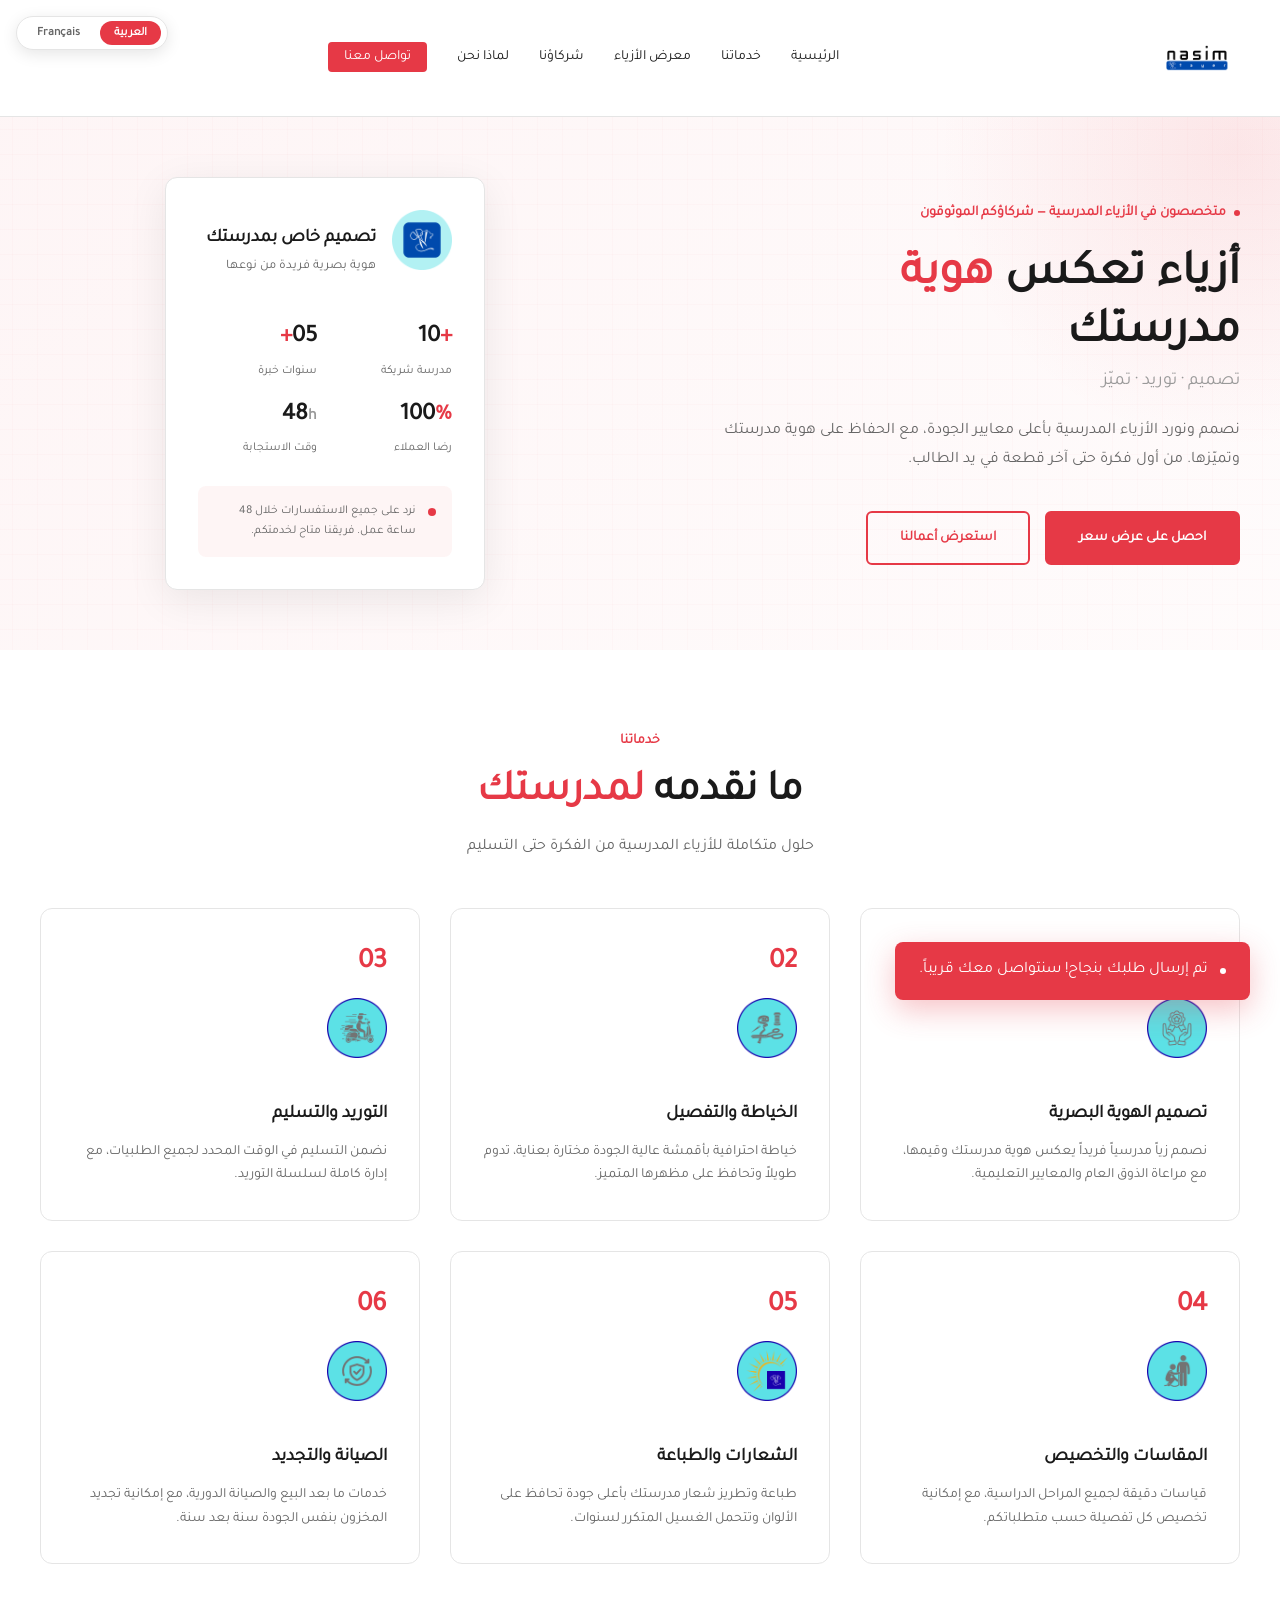
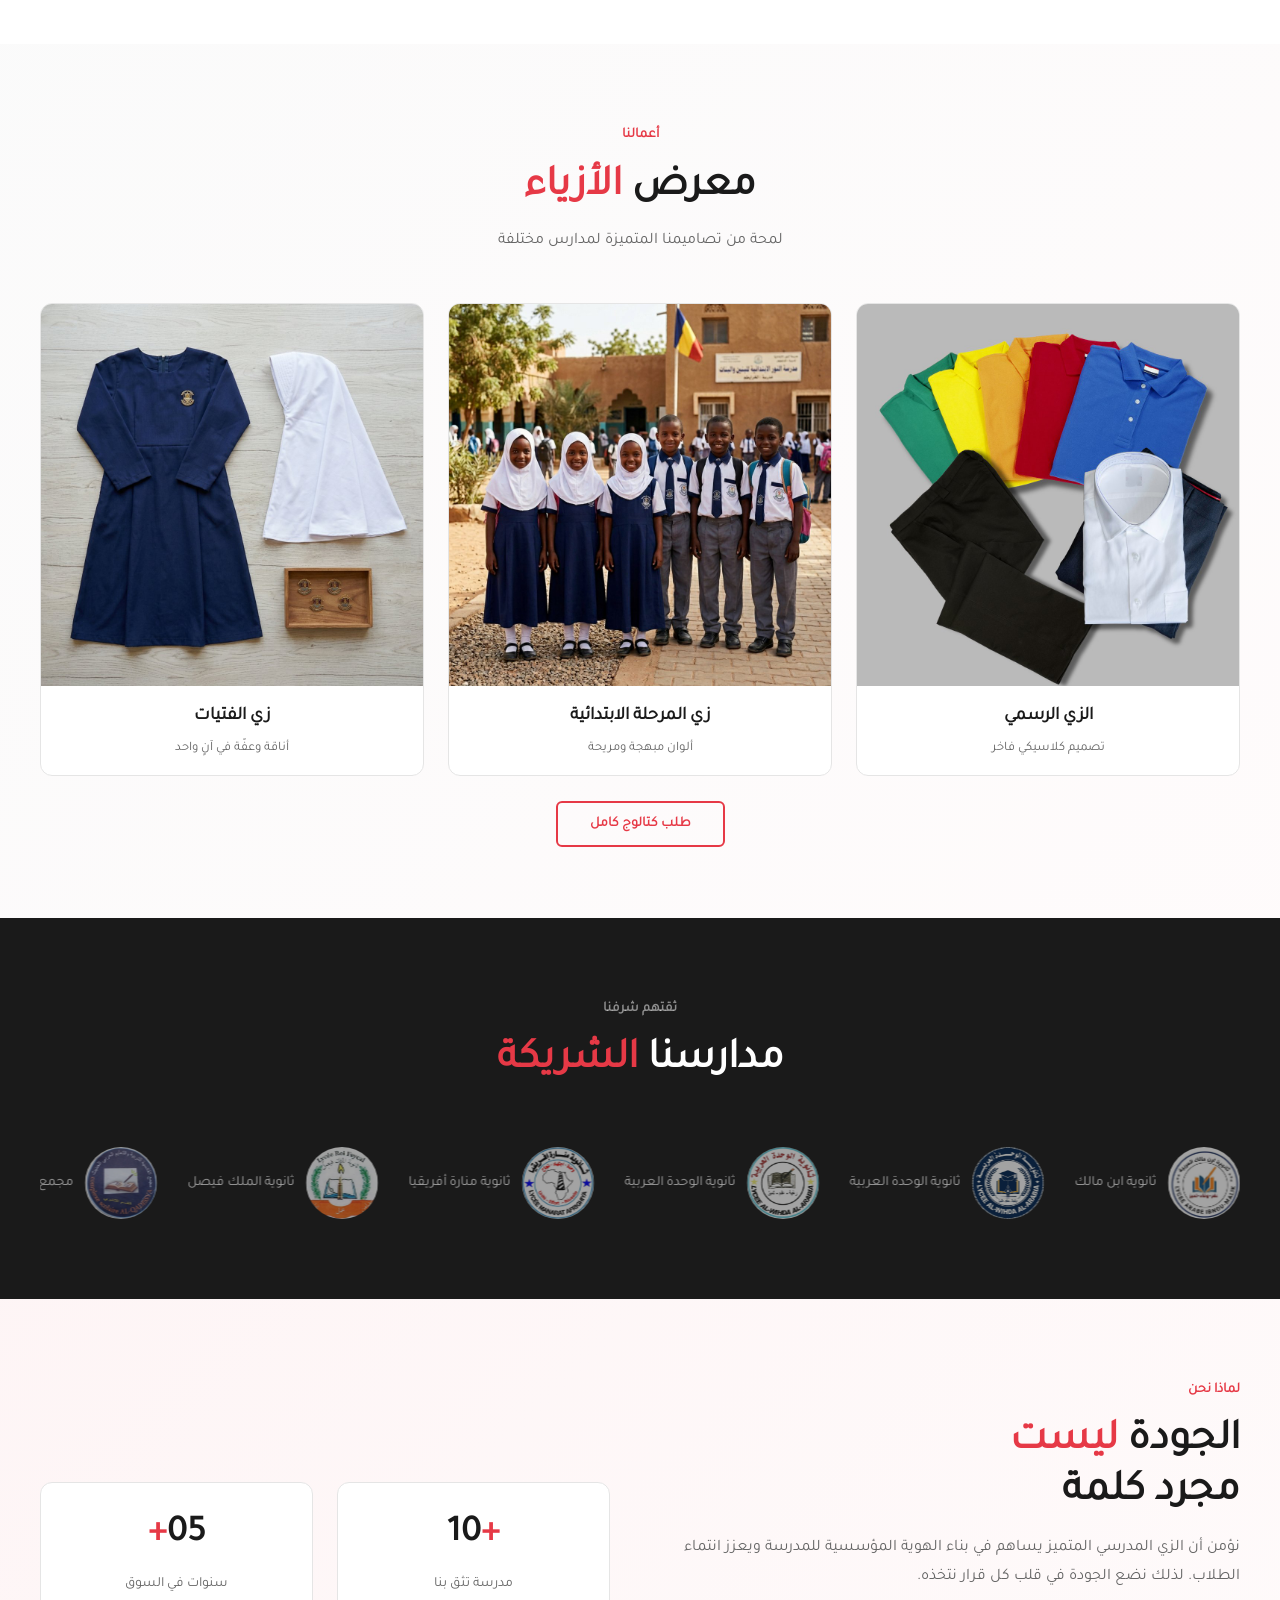
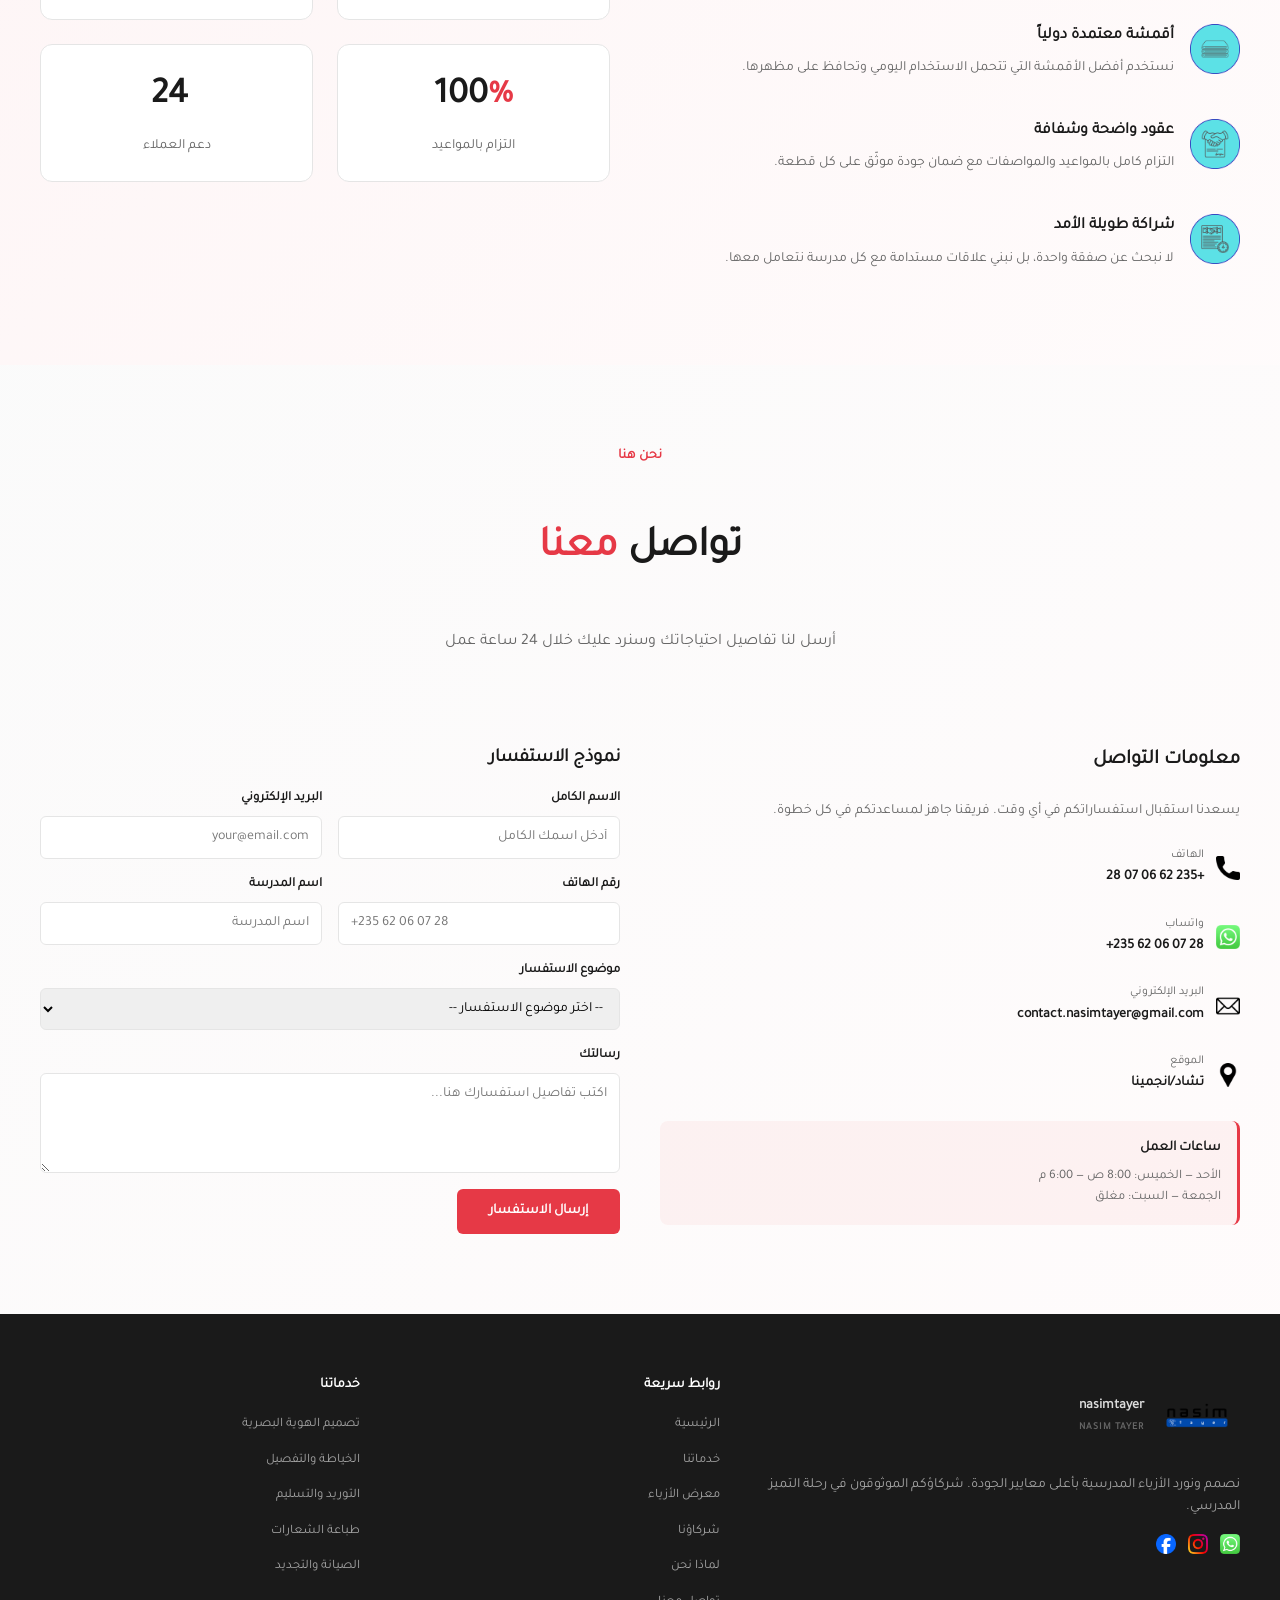
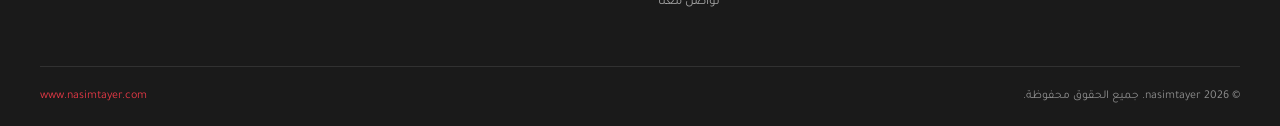
==== commit 722e12ad: "feat(seo): optimize metadata, keywords, titles, JSON-LD, sitemap and partner pages" ====
--- a/index.html
+++ b/index.html
@@ -5,10 +5,10 @@
   <meta charset="UTF-8">
   <meta name="viewport" content="width=device-width, initial-scale=1.0, maximum-scale=5.0, user-scalable=yes">
   <meta http-equiv="Content-Security-Policy" content="upgrade-insecure-requests">
-  <meta name="description" content="نسيم طير (Nasim Tayer) - خبراء تصميم وتوريد الأزياء المدرسية بجودة عالمية. نقدم خدمات الخياطة الاحترافية، تصميم الهوية البصرية للمدارس، وتجهيز الزي الرياضي والإكسسوارات في تشاد.">
-  <meta name="keywords" content="أزياء مدرسية, زي مدرسي, تصميم ملابس مدرسية, خياطة وتفصيل, توريد أزياء, تشاد, انجمينا, هوية بصرية للمدارس, بدلة رياضية مدرسية, ملابس مدارس خاصة, نسيم طير, Nasim Tayer, تصنيع يونيفورم">
-  <meta property="og:title" content="نسيم طير | Nasim Tayer | تصميم وتوريد الأزياء المدرسية">
-  <meta property="og:description" content="شركاؤكم الموثوقون في رحلة التميز المدرسي. نصمم ونورد الأزياء المدرسية من الفكرة حتى التسليم بأعلى معايير الجودة.">
+  <meta name="description" content="نسيم طير (Nasim Tayer) - خبراء تصميم وتوريد الأزياء المدرسية بجودة عالمية في تشاد. شركاء معتمدون للمدارس الرائدة: ثانوية ابن مالك، ثانوية الوحدة العربية، ثانوية منارة أفريقيا، ثانوية الملك فيصل، مجمع القادسية، ومجمع المجد.">
+  <meta name="keywords" content="أزياء مدرسية تشاد, زي مدرسي انجمينا, تفصيل ملابس مدارس, وعقود توريد أزياء مدرسية, ثانوية ابن مالك, ثانوية الوحدة العربية, ثانوية منارة أفريقيا, ثانوية الملك فيصل, مجمع القادسية العربية, مجمع المجد, تصميم الهوية البصرية للمدارس, يونيفورم تشاد, خياطة وتفصيل, نسيم طير, Nasim Tayer, تصниع يونيفورم">
+  <meta property="og:title" content="نسيم طير | Nasim Tayer | تصميم وتوريد الأزياء المدرسية في تشاد">
+  <meta property="og:description" content="شركاء المدارس الرائدة في تشاد لتصميم وتوريد الأزياء المدرسية بأعلى معايير الجودة: ثانوية ابن مالك، الوحدة العربية، منارة أفريقيا، الملك فيصل، مجمع القادسية، ومجمع المجد.">
   <meta property="og:type" content="website">
   <meta property="og:url" content="https://www.nasimtayer.com/">
   <meta property="og:image" content="https://www.nasimtayer.com/assets/icos/logo_print.png">
@@ -19,12 +19,44 @@
   <!-- Performance optimizations -->
   <link rel="preload" href="assets/fonts/Tajawal-Regular.ttf" as="font" type="font/ttf" crossorigin>
   <link rel="preload" href="assets/fonts/Poppins-Regular.ttf" as="font" type="font/ttf" crossorigin>
-  <link rel="preconnect" href="https://formspree.io">
   <link rel="preconnect" href="https://wa.me">
   
-  <title>نسيم طير | تصميم وتوريد الأزياء المدرسية</title>
+  <title data-i18n="seo_index_title">نسيم طير | تصميم وتوريد الأزياء المدرسية في تشاد</title>
   
   <link rel="stylesheet" href="css/style.css">
+  
+  <script type="application/ld+json">
+  {
+    "@context": "https://schema.org",
+    "@type": "LocalBusiness",
+    "name": "نسيم طير | Nasim Tayer",
+    "image": "https://www.nasimtayer.com/assets/icos/logo_print.png",
+    "@id": "https://www.nasimtayer.com/#organization",
+    "url": "https://www.nasimtayer.com/",
+    "telephone": "+23562060728",
+    "address": {
+      "@type": "PostalAddress",
+      "addressLocality": "انجمينا",
+      "addressCountry": "TD"
+    },
+    "sameAs": [
+      "https://www.instagram.com/nasim_tayer",
+      "https://wa.me/23562060728"
+    ],
+    "knowsAbout": [
+      "أزياء مدرسية",
+      "زي مدرسي",
+      "خياطة وتفصيل",
+      "تصميم الهوية البصرية للمدارس",
+      "ثانوية ابن مالك",
+      "ثانوية الوحدة العربية",
+      "ثانوية منارة أفريقيا",
+      "ثانوية الملك فيصل",
+      "مجمع القادسية العربية",
+      "مجمع المجد"
+    ]
+  }
+  </script>
 </head>
 
 <body>
@@ -199,26 +231,7 @@
             <div class="gov"><span data-i18n="gal_overlay">عرض التفاصيل</span></div>
           </div>
         </a>
-        <a href="catalog-sports.html" class="gi" style="text-decoration:none;color:inherit;">
-          <div class="gpad">
-            <div class="ginn">
-              <div class="gemo"><img src="assets/images/idadi.jpeg" alt="البدلة الرياضية" loading="lazy"></div>
-              <h4 data-i18n="gal3_title">البدلة الرياضية</h4>
-              <p data-i18n="gal3_sub">راحة وأداء عالي</p>
-            </div>
-            <div class="gov"><span data-i18n="gal_overlay">عرض التفاصيل</span></div>
-          </div>
-        </a>
-        <a href="catalog-accessories.html" class="gi" style="text-decoration:none;color:inherit;">
-          <div class="gpad">
-            <div class="ginn">
-              <div class="gemo"><img src="assets/images/ekse.jpg" alt="الإكسسوارات المدرسية" loading="lazy"></div>
-              <h4 data-i18n="gal4_title">الإكسسوارات المدرسية</h4>
-              <p data-i18n="gal4_sub">ربطة عنق · حزام · قبعة</p>
-            </div>
-            <div class="gov"><span data-i18n="gal_overlay">عرض التفاصيل</span></div>
-          </div>
-        </a>
+
         <a href="catalog-girls.html" class="gi" style="text-decoration:none;color:inherit;">
           <div class="gpad">
             <div class="ginn">
@@ -244,7 +257,9 @@
           data-i18n="partners_title_acc">الشريكة</span></h2>
     </div>
     <div class="twrap">
-      <div class="ptrack">
+      <button class="partner-arrow partner-arrow-right" id="partnerPrev" aria-label="السابق">❮</button>
+      <button class="partner-arrow partner-arrow-left" id="partnerNext" aria-label="التالي">❯</button>
+      <div class="ptrack" id="ptrack">
         <a href="partner-ibn-malik.html" class="plogo"><img loading="lazy" src="assets/images/ibn_m.jpg" alt="ثانوية ابن مالك"
             class="pic"><span class="pnm">ثانوية ابن مالك</span></a>
         <a href="partner-al-wehda.html" class="plogo"><img loading="lazy" src="assets/images/al_w.jpg" alt="ثانوية الوحدة العربية"
@@ -341,13 +356,13 @@
             خطوة.</p>
           <div class="cit">
             <div class="citco"><img loading="lazy" src="assets/icos/call.png" alt="" class="ico"></div>
-            <div><span class="citlbl" data-i18n="con_phone_lbl">الهاتف</span><a href="tel:+23512345678"
-                class="citval">+235 12 34 56</a></div>
+            <div><span class="citlbl" data-i18n="con_phone_lbl">الهاتف</span><a href="tel:+23562060728"
+                class="citval">+235 62 06 07 28</a></div>
           </div>
           <div class="cit">
             <div class="citco"><img loading="lazy" src="assets/icos/wats.png" alt="" class="ico"></div>
-            <div><span class="citlbl" data-i18n="con_wa_lbl">واتساب</span><a href="https://wa.me/905432830064"
-                target="_blank" class="citval" dir="ltr">+905 432 830 064</a></div>
+            <div><span class="citlbl" data-i18n="con_wa_lbl">واتساب</span><a href="https://wa.me/23562060728"
+                target="_blank" class="citval" dir="ltr">+235 62 06 07 28</a></div>
           </div>
           <div class="cit">
             <div class="citco"><img loading="lazy" src="assets/icos/mail.png" alt="" class="ico"></div>
@@ -382,7 +397,7 @@
             <div class="fg">
               <label for="phone" data-i18n="con_form_phone">رقم الهاتف</label>
               <input type="tel" id="phone" name="phone" data-i18n="con_form_phone_placeholder"
-                placeholder="+235 12 34 56">
+                placeholder="+235 62 06 07 28">
             </div>
             <div class="fg">
               <label for="schoolName" data-i18n="con_form_school">اسم المدرسة</label>
@@ -428,7 +443,7 @@
         <p data-i18n="footer_desc">نصمم ونورد الأزياء المدرسية بأعلى معايير الجودة. شركاؤكم الموثوقون في رحلة التميز
           المدرسي.</p>
         <div class="fsoc">
-          <a href="https://wa.me/905432830064" target="_blank" rel="noopener noreferrer"><img src="assets/icos/wats.png"
+          <a href="https://wa.me/23562060728" target="_blank" rel="noopener noreferrer"><img src="assets/icos/wats.png"
               alt="واتساب" class="ico" loading="lazy"></a>
           <a href="https://www.instagram.com/nasim_tayer" target="_blank" rel="noopener noreferrer"><img src="assets/icos/inist.png" alt="انستغرام" class="ico" loading="lazy"></a>
           <a href="#"><img src="assets/icos/face.png" alt="فيسبوك" class="ico" loading="lazy"></a>
@@ -469,7 +484,7 @@
   </div>
 
   <!-- WHATSAPP FAB -->
-  <a href="https://wa.me/905432830064" class="wa-fab" target="_blank" id="waFab" rel="noopener noreferrer"
+  <a href="https://wa.me/23562060728" class="wa-fab" target="_blank" id="waFab" rel="noopener noreferrer"
     aria-label="WhatsApp">
     <svg xmlns="http://www.w3.org/2000/svg" viewBox="0 0 24 24" fill="white">
       <path
--- a/css/style.css
+++ b/css/style.css
@@ -146,6 +146,30 @@
 .pic { width: 72px; height: 72px; object-fit: cover; border-radius: 48px; }
 .pnm { font-size: 14px; font-weight: 500; }
 
+/* ===== PARTNER ARROWS (mobile only) ===== */
+.partner-arrow {
+  display: none; /* hidden on desktop */
+  position: absolute;
+  top: 50%;
+  transform: translateY(-50%);
+  z-index: 10;
+  background: rgba(230,57,70,0.85);
+  color: white;
+  border: none;
+  width: 40px;
+  height: 40px;
+  border-radius: 50%;
+  font-size: 18px;
+  cursor: pointer;
+  transition: all 0.3s;
+  box-shadow: 0 4px 12px rgba(0,0,0,0.3);
+  line-height: 1;
+}
+.partner-arrow:hover { background: var(--acc); transform: translateY(-50%) scale(1.1); }
+.partner-arrow-right { right: 10px; }
+.partner-arrow-left { left: 10px; }
+.twrap { position: relative; }
+
 /* ===== WHY ===== */
 #why { background: linear-gradient(135deg, rgba(230,57,70,0.05) 0%, rgba(230,57,70,0.02) 100%); }
 .why-inner { display: grid; grid-template-columns: 1fr 1fr; gap: 60px; align-items: center; }
@@ -259,7 +283,9 @@
   .hero { padding: 30px 16px; }
   .lang-switcher { display: none !important; }
   .ggrid { grid-template-columns: 1fr; }
-  .ptrack { gap: 15px; }
+  .ptrack { gap: 15px; animation: none !important; overflow-x: auto; scroll-behavior: smooth; -webkit-overflow-scrolling: touch; scrollbar-width: none; -ms-overflow-style: none; }
+  .ptrack::-webkit-scrollbar { display: none; }
+  .partner-arrow { display: flex; align-items: center; justify-content: center; }
 }
 @media (max-width: 480px) {
   * { max-width: 100vw; }
